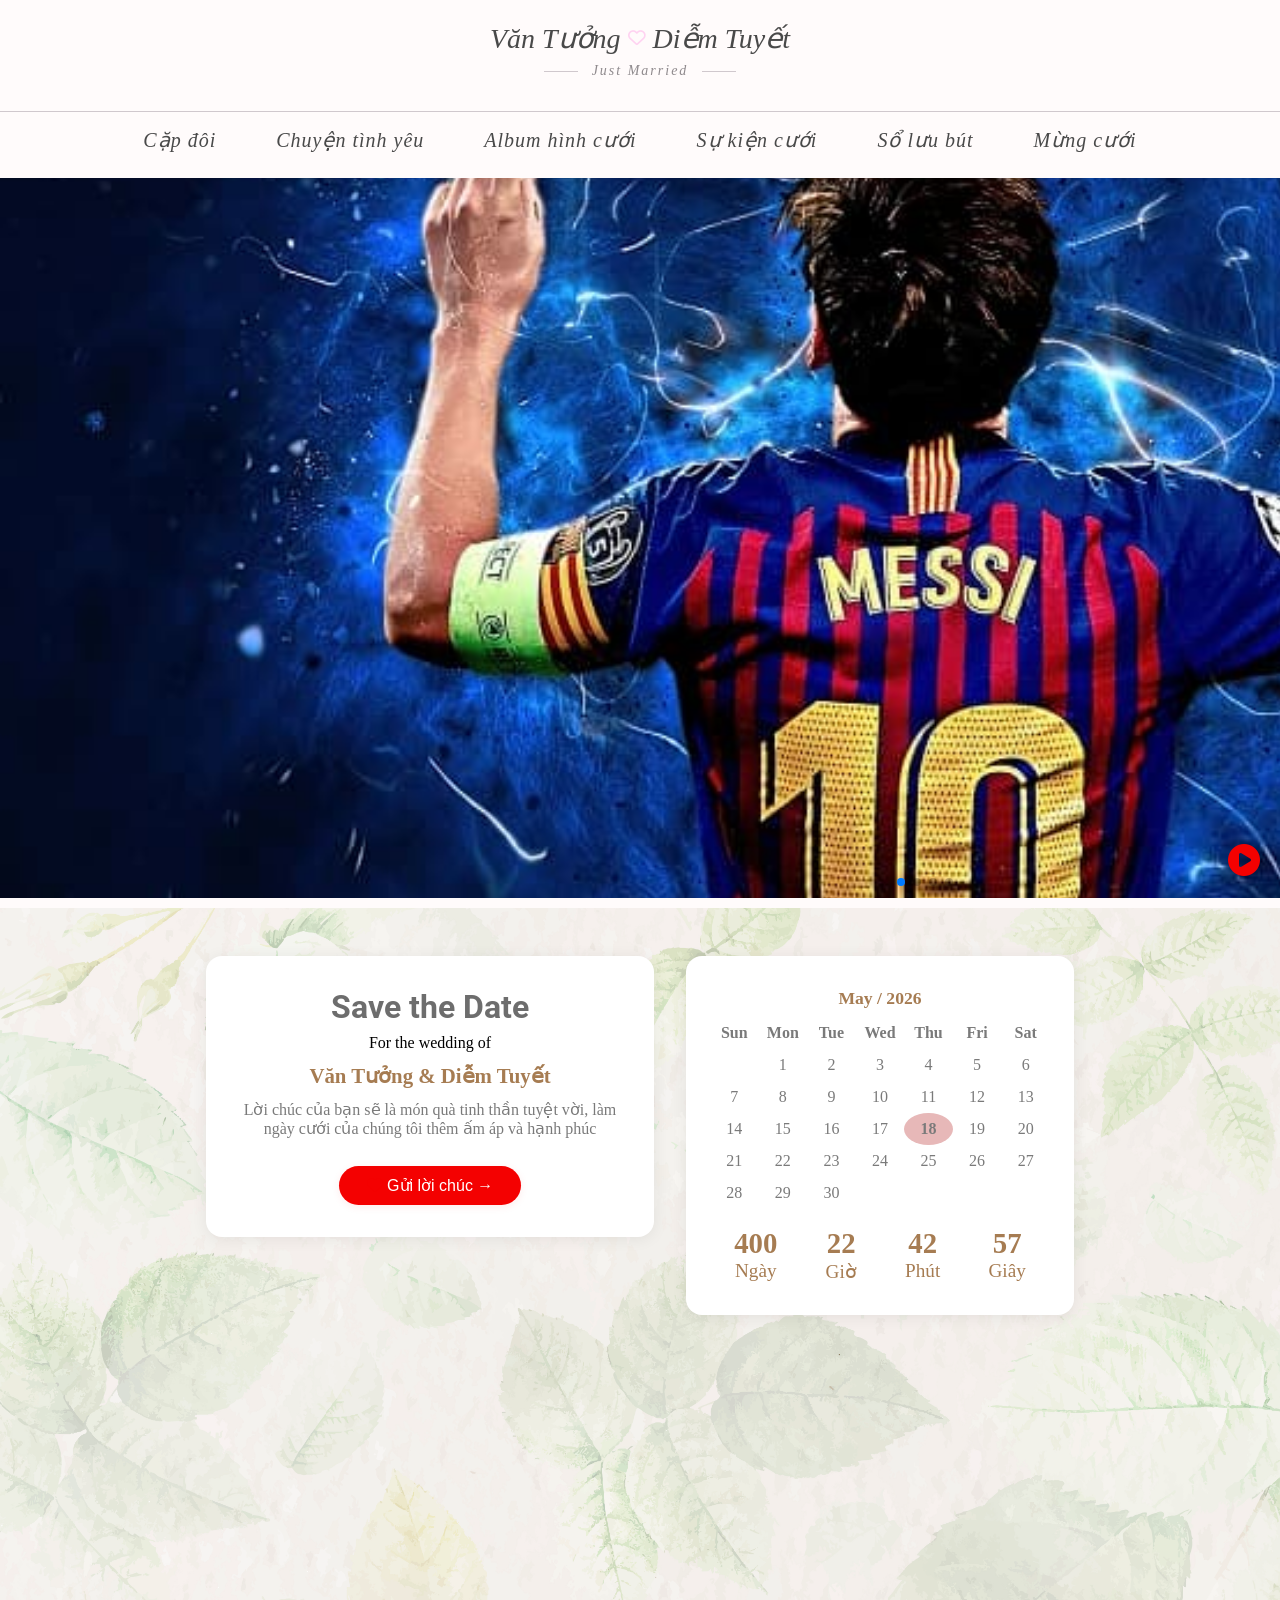
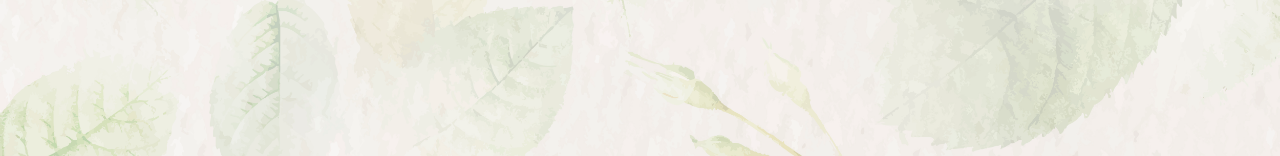
==== my-wedding.html @ e72b99ac "baselint" ====
<!DOCTYPE html>
<html lang="en">

<head>
    <meta charset="UTF-8">
    <meta name="viewport" content="width=device-width, initial-scale=1, minimum-scale=1, maximum-scale=1" />

    <title>Our wedding Tuong&Tuyet</title>
    <!-- Google Fonts: Example using Roboto -->
    <link href="https://fonts.googleapis.com/css?family=Roboto:400,700&display=swap" rel="stylesheet">
    <!-- Font Awesome Icons -->
    <link rel="stylesheet" href="https://cdnjs.cloudflare.com/ajax/libs/font-awesome/6.4.2/css/all.min.css">
    <!-- Custom CSS -->
    <link rel="stylesheet" href="my-wedding.css">
    <link rel="stylesheet" href="https://cdn.jsdelivr.net/npm/swiper@11/swiper-bundle.min.css" />


</head>
<!-- <body oncontextmenu="return false" onkeydown="if(event.keyCode==123||(event.ctrlKey&&event.shiftKey&&event.keyCode==73)){return false;}"> -->

<body>
    <!-- <script>
        // Disable right-click and some common inspect shortcuts
        document.addEventListener('contextmenu', event => event.preventDefault());
        document.addEventListener('keydown', event => {
            // F12 or Ctrl+Shift+I or Ctrl+Shift+J or Ctrl+U
            if (
                event.keyCode === 123 ||
                (event.ctrlKey && event.shiftKey && (event.keyCode === 73 || event.keyCode === 74)) ||
                (event.ctrlKey && event.keyCode === 85)
            ) {
                // Disable F12, Ctrl+Shift+I/J, or Ctrl+U (common inspect shortcuts)
                event.preventDefault();
            }
        });
    </script> -->
    <header>
        <h1 class="wedding-title">
            Văn Tưởng
            <i class="fa-regular fa-heart fa-2xs fa-beat-fade wedding-title-icon"></i>
            Diễm Tuyết
        </h1>
        <span class="wedding-subtitle">Just Married</span>
    </header>

    <body>
        <nav class="wedding-navbar">
            <ul class="wedding-navbar-list">
                <li><a href="#home">Cặp đôi</a></li>
                <li><a href="#about">Chuyện tình yêu</a></li>
                <li><a href="#gallery">Album hình cưới</a></li>
                <li><a href="#events">Sự kiện cưới</a></li>
                <li><a href="#contact">Sổ lưu bút</a></li>
                <li><a href="#contact">Mừng cưới</a></li>
            </ul>
        </nav>
        <div>
            <!-- Swiper -->
            <div class="swiper mySwiper">
                <div class="swiper-wrapper">
                    <div class="swiper-slide">
                        <img src="./assets/images/anh-messi-01.jpg" alt="">
                    </div>
                    <div class="swiper-slide">
                        <img src="./assets/images/anh-messi-02.jpg" alt="">
                    </div>
                    <div class="swiper-slide">
                        <img src="./assets/images/anh-messi-03.jpg" alt="">
                    </div>
                    <div class="swiper-slide">
                        <img src="./assets/images/anh-messi-04.webp" alt="">
                    </div>
                    <div class="swiper-pagination"></div>
                </div>
            </div>
        </div>
        <!-- ...existing code... -->
        <div class="music-player">
            <audio id="wedding-audio" autoplay></audio>
            <span id="music-icon" style="font-size:2em;cursor:pointer;">
                <i class="fa-solid fa-circle-play fa-spin" style="color: #f40101;"></i>
            </span>
        </div>
        <script>
            // Playlist
            const playlist = [
                {
                    title: "I Do",
                    url: "./assets/music/i-do.mp3"
                }
            ];
            let currentTrack = 0;
            const audio = document.getElementById('wedding-audio');
            const icon = document.getElementById('music-icon');

            function loadTrack(index) {
                audio.src = playlist[index].url;
                audio.play();
                updateIcon();
            }

            function nextTrack() {
                currentTrack = (currentTrack + 1) % playlist.length;
                loadTrack(currentTrack);
            }

            function updateIcon() {
                if (audio.paused) {
                    icon.innerHTML = '<i class="fa-solid fa-circle-play" style="color: #f40101;"></i>';
                } else {
                    icon.innerHTML = '<i class="fa-solid fa-circle-play fa-spin" style="color: #f40101;"></i>';
                }
            }

            icon.addEventListener('click', () => {
                if (audio.paused) {
                    audio.play();
                } else {
                    audio.pause();
                }
                updateIcon();
            });

            audio.addEventListener('ended', nextTrack);
            audio.addEventListener('play', updateIcon);
            audio.addEventListener('pause', updateIcon);

            window.addEventListener('DOMContentLoaded', () => {
                loadTrack(currentTrack);
            });
        </script>
        <!-- ...existing code... -->
        <!-- Swiper JS -->
        <script src="https://cdn.jsdelivr.net/npm/swiper@11/swiper-bundle.min.js"></script>

        <!-- Initialize Swiper -->
        <script>
            var swiper = new Swiper(".mySwiper", {
                // grabCursor: true,
                effect: "creative",
                autoplay: {
                    delay: 5000, // 3 seconds delay between slides
                    disableOnInteraction: false,
                    waitForTransition: true // Ensures autoplay waits for transition after manual navigation
                },
                loop: true,
                speed: 1500, // Adjusts the slider transition duration (in ms)
                creativeEffect: {
                    prev: {
                        shadow: true,
                        translate: [0, 0, -400],
                    },
                    next: {
                        translate: ["100%", 0, 0],
                    },
                },
                keyboard: {
                    enabled: true,
                },
                pagination: {
                    el: ".swiper-pagination",
                    clickable: true,
                },
            });
        </script>

        <!-- ...existing code... -->
<div class="save-the-date-section">
    <div class="save-the-date-box">
        <h2 class="save-the-date-title">Save the Date</h2>
        <p class="save-the-date-subtitle">For the wedding of</p>
        <h3 class="save-the-date-names">Văn Tưởng &amp; Diễm Tuyết</h3>
        <p class="save-the-date-message">
            Lời chúc của bạn sẽ là món quà tinh thần tuyệt vời, làm ngày cưới của chúng tôi thêm ấm áp và hạnh phúc
        </p>
        <button class="save-the-date-btn">
            <i class="fa-solid fa-heart" style="color: #f40101;"></i> Gửi lời chúc &rarr;
        </button>
    </div>
    <div class="save-the-date-box">
        <div class="save-the-date-calendar">
            <div class="calendar-header">May / 2026</div>
            <table class="calendar-table">
                <thead>
                    <tr>
                        <th>Sun</th><th>Mon</th><th>Tue</th><th>Wed</th><th>Thu</th><th>Fri</th><th>Sat</th>
                    </tr>
                </thead>
                <tbody>
                    <tr><td></td><td>1</td><td>2</td><td>3</td><td>4</td><td>5</td><td>6</td></tr>
                    <tr><td>7</td><td>8</td><td>9</td><td>10</td><td>11</td><td>12</td><td>13</td></tr>
                    <tr><td>14</td><td>15</td><td>16</td><td>17</td>
                        <td class="calendar-active">18</td>
                        <td>19</td><td>20</td>
                    </tr>
                    <tr><td>21</td><td>22</td><td>23</td><td>24</td><td>25</td><td>26</td><td>27</td></tr>
                    <tr><td>28</td><td>29</td><td>30</td><td></td><td></td><td></td><td></td></tr>
                </tbody>
            </table>
        </div>
        <div class="save-the-date-countdown">
            <span><strong id="days">400</strong> Ngày</span>
            <span><strong id="hours">22</strong> Giờ</span>
            <span><strong id="minutes">42</strong> Phút</span>
            <span><strong id="seconds">57</strong> Giây</span>
        </div>
    </div>
</div>
<!-- ...existing code... -->
    </body>
    <footer>
        <!-- <p>&copy; 2025 Tuong & Tuyet's Wedding</p> -->
    </footer>
</body>

</html>
---- my-wedding.css ----
* {
  margin: 0;
  padding: 0;
}

body {
    background: #fffbfb;
}

header {
    padding-bottom: 32px;
    border-bottom: solid 1px #d0c8cd;
}

.wedding-title {
    font-family: "Italianno", cursive;
    color: #494949;
    font-style: italic;
    font-weight: unset;
    text-align: center;
    margin: 22px 0 8px 0;
    font-size: 28px;
}

.wedding-subtitle {
    font-family: "gf_Roboto variant1", Tofu;
    font-weight: 400;
    font-style: italic;
    text-align: center;
    color: #8f8a8d;
    font-size: 14px;
    display: flex;
    justify-content: center;
    align-items: center;
    letter-spacing: 2px;
}

.wedding-title-icon {
    /* color: #ffcaee; */
    color: #ffd3f1;
}

.wedding-subtitle::after {
    content: "";
    display: block;
    width: 34px;
    height: 1px;
    background-color: #d0c8cd;
    margin-left: 14px;
}

.wedding-subtitle::before {
    content: "";
    display: block;
    width: 34px;
    height: 1px;
    background-color: #d0c8cd;
    margin-right: 14px;
}

.wedding-navbar {
    padding: 16px;
}

.wedding-navbar-list {
    display: flex;
    justify-content: center;
    align-items: center;
    list-style: none;
    padding: 0;
    margin: 0;
}

.wedding-navbar-list li {
    margin: 0 30px;
}

.wedding-navbar-list a {
    text-decoration: none;
    color: #494949;
    font-family: "gf_Roboto variant1", Tofu;
    font-weight: 400;
    font-style: italic;
    font-size: 20px;
    letter-spacing: 1px;
    position: relative;
}

.wedding-navbar-list a:hover {
    color: #ffcaee;
}

.wedding-navbar-list a:after {
    content: "";
    height: 1px;
    background-color: #ffcaee;
    position: absolute;
    left: 0;
    right: 0;
    bottom: -8px;
    width: 0;
    transition: width 0.4s cubic-bezier(0.4, 0, 1, 1);
}

.wedding-navbar-list a:hover:after {
    width: 100%;
}

.swiper {
    margin: 10px auto;
    width: 1850px;
    height: 720px;
}

.swiper-slide {
    display: flex;
    align-items: center;
    justify-content: center;
    font-size: 22px;
    font-weight: bold;
    color: #fff;
}

.swiper-slide img {
    width: 100%;
    height: 100%;
    object-fit: cover;
}

.music-player {
    position: fixed;
    bottom: 20px;
    right: 20px;
    z-index: 9999;
    text-align: center;
}
.music-player audio {
    width: 220px;
}
.music-controls {
    margin-top: 8px;
    display: flex;
    align-items: center;
    justify-content: space-between;
}
.music-controls button {
    background: #f5f5f5;
    border: none;
    border-radius: 6px;
    padding: 4px 12px;
    cursor: pointer;
    font-size: 14px;
}
#track-title {
    flex: 1;
    font-weight: bold;
    margin: 0 8px;
    font-size: 14px;
}

/* filepath: /Users/tuong/Workspace/my-wedding/my-wedding.css */
.save-the-date-section {
    display: flex;
    justify-content: center;
    align-items: flex-start;
    gap: 32px;
    padding-top: 48px;
    height: 800px;
    background-image: url('./assets/images/16281553_rm119batch4-mynt-40-leavesframe.jpg');
    background-size: cover;
}
.save-the-date-box {
    background: #fff;
    border-radius: 16px;
    box-shadow: 0 2px 16px rgba(0,0,0,0.07);
    padding: 32px 24px;
    min-width: 340px;
    max-width: 400px;
    text-align: center;
    position: relative;
}
.save-the-date-title {
    font-family: 'Roboto', serif;
    font-size: 2em;
    margin-bottom: 8px;
    color: #6d6d6d;
}
.save-the-date-names {
    font-size: 1.3em;
    color: #a67c52;
    margin: 12px 0;
}
.save-the-date-message {
    font-size: 1em;
    color: #7a7a7a;
    margin-bottom: 18px;
}
.save-the-date-btn {
    background: #f40101;
    color: #fff;
    border: none;
    border-radius: 24px;
    padding: 10px 28px;
    font-size: 1em;
    cursor: pointer;
    margin-top: 10px;
    box-shadow: 0 2px 8px rgba(244,1,1,0.08);
    transition: background 0.2s;
}
.save-the-date-btn:hover {
    background: #c30000;
}
.save-the-date-calendar {
    margin-bottom: 18px;
}
.calendar-header {
    font-weight: bold;
    font-size: 1.1em;
    margin-bottom: 8px;
    color: #a67c52;
}
.calendar-table {
    width: 100%;
    border-collapse: collapse;
    margin-bottom: 8px;
}
.calendar-table th, .calendar-table td {
    width: 32px;
    height: 32px;
    text-align: center;
    font-size: 1em;
    color: #7a7a7a;
    border-radius: 50%;
}
.calendar-active {
    background: #e7b8b8;
    color: #fff;
    font-weight: bold;
}
.save-the-date-countdown {
    display: flex;
    justify-content: space-around;
    font-size: 1.2em;
    color: #a67c52;
    margin-top: 12px;
}
.save-the-date-countdown span {
    display: flex;
    flex-direction: column;
    align-items: center;
}
.save-the-date-countdown strong {
    font-size: 1.5em;
    color: #a67c52;
}
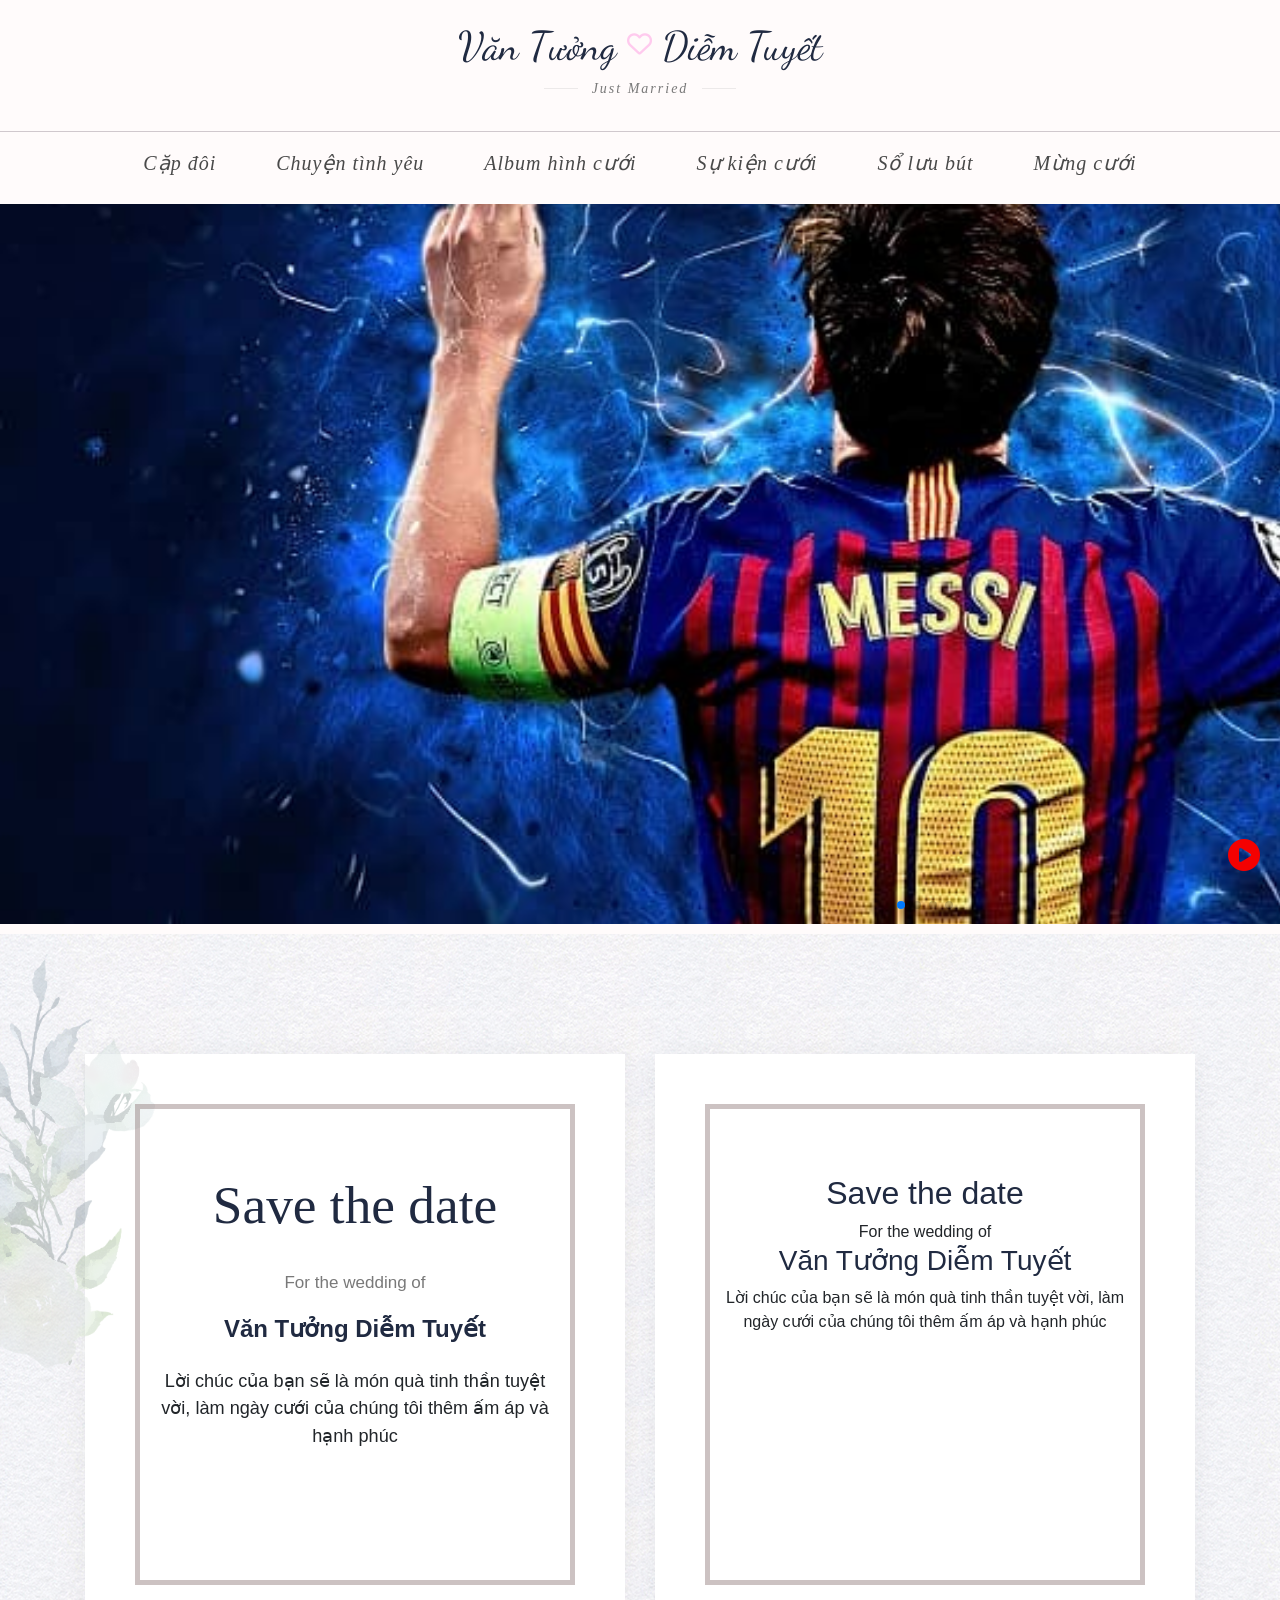
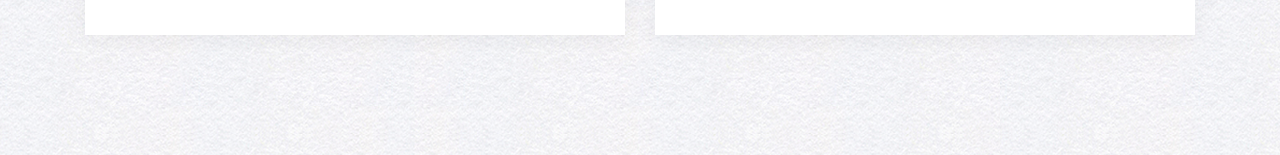
==== commit dfc52bc6: "[feat] update code" ====
--- a/my-wedding.html
+++ b/my-wedding.html
@@ -7,10 +7,14 @@
 
     <title>Our wedding Tuong&Tuyet</title>
     <!-- Google Fonts: Example using Roboto -->
-    <link href="https://fonts.googleapis.com/css?family=Roboto:400,700&display=swap" rel="stylesheet">
+    <!-- <link href="https://fonts.googleapis.com/css?family=Roboto:400,700&display=swap" rel="stylesheet"> -->
+    <link rel="preconnect" href="https://fonts.googleapis.com">
+    <link rel="preconnect" href="https://fonts.gstatic.com" crossorigin>
+    <link href="https://fonts.googleapis.com/css2?family=Dancing+Script:wght@400..700&display=swap" rel="stylesheet">
     <!-- Font Awesome Icons -->
     <link rel="stylesheet" href="https://cdnjs.cloudflare.com/ajax/libs/font-awesome/6.4.2/css/all.min.css">
     <!-- Custom CSS -->
+     <link rel="stylesheet" href="https://cdn.jsdelivr.net/npm/bootstrap@4.0.0/dist/css/bootstrap.min.css" integrity="sha384-Gn5384xqQ1aoWXA+058RXPxPg6fy4IWvTNh0E263XmFcJlSAwiGgFAW/dAiS6JXm" crossorigin="anonymous">
     <link rel="stylesheet" href="my-wedding.css">
     <link rel="stylesheet" href="https://cdn.jsdelivr.net/npm/swiper@11/swiper-bundle.min.css" />
 
@@ -35,12 +39,15 @@
         });
     </script> -->
     <header>
-        <h1 class="wedding-title">
-            Văn Tưởng
-            <i class="fa-regular fa-heart fa-2xs fa-beat-fade wedding-title-icon"></i>
-            Diễm Tuyết
-        </h1>
-        <span class="wedding-subtitle">Just Married</span>
+        <span class="wedding-header">
+
+            <h1 class="wedding-title">
+                Văn Tưởng
+                <i class="fa-regular fa-heart fa-2xs fa-beat-fade wedding-title-icon"></i>
+                Diễm Tuyết
+            </h1>
+            <span class="wedding-subtitle">Just Married</span>
+        </span>
     </header>
 
     <body>
@@ -164,49 +171,121 @@
             });
         </script>
 
-        <!-- ...existing code... -->
-<div class="save-the-date-section">
-    <div class="save-the-date-box">
-        <h2 class="save-the-date-title">Save the Date</h2>
-        <p class="save-the-date-subtitle">For the wedding of</p>
-        <h3 class="save-the-date-names">Văn Tưởng &amp; Diễm Tuyết</h3>
-        <p class="save-the-date-message">
-            Lời chúc của bạn sẽ là món quà tinh thần tuyệt vời, làm ngày cưới của chúng tôi thêm ấm áp và hạnh phúc
-        </p>
-        <button class="save-the-date-btn">
-            <i class="fa-solid fa-heart" style="color: #f40101;"></i> Gửi lời chúc &rarr;
-        </button>
-    </div>
-    <div class="save-the-date-box">
-        <div class="save-the-date-calendar">
-            <div class="calendar-header">May / 2026</div>
-            <table class="calendar-table">
-                <thead>
-                    <tr>
-                        <th>Sun</th><th>Mon</th><th>Tue</th><th>Wed</th><th>Thu</th><th>Fri</th><th>Sat</th>
-                    </tr>
-                </thead>
-                <tbody>
-                    <tr><td></td><td>1</td><td>2</td><td>3</td><td>4</td><td>5</td><td>6</td></tr>
-                    <tr><td>7</td><td>8</td><td>9</td><td>10</td><td>11</td><td>12</td><td>13</td></tr>
-                    <tr><td>14</td><td>15</td><td>16</td><td>17</td>
-                        <td class="calendar-active">18</td>
-                        <td>19</td><td>20</td>
-                    </tr>
-                    <tr><td>21</td><td>22</td><td>23</td><td>24</td><td>25</td><td>26</td><td>27</td></tr>
-                    <tr><td>28</td><td>29</td><td>30</td><td></td><td></td><td></td><td></td></tr>
-                </tbody>
-            </table>
-        </div>
-        <div class="save-the-date-countdown">
-            <span><strong id="days">400</strong> Ngày</span>
-            <span><strong id="hours">22</strong> Giờ</span>
-            <span><strong id="minutes">42</strong> Phút</span>
-            <span><strong id="seconds">57</strong> Giây</span>
-        </div>
-    </div>
-</div>
-<!-- ...existing code... -->
+        <section class="invitation-section">
+            <div class="container">
+                <div class="row">
+                    <div class="col col-md-6">
+                        <div class="invitation-box left">
+                            <div class="left-vec"></div>
+                            <div class="right-vec"></div>
+                            <div class="inner">
+                                <h2>Save the date</h2>
+                            <span>For the wedding of</span>
+                            <h3>Văn Tưởng Diễm Tuyết</h3>
+                            <p>Lời chúc của bạn sẽ là món quà tinh thần tuyệt vời, làm ngày cưới của chúng tôi thêm ấm áp và hạnh phúc</p>
+                            </div>
+                            
+                        </div>
+                    </div>
+                    <div class="col col-md-6">
+                        <div class="invitation-box calendar-box">
+                            <h2>Save the date</h2>
+                            <span>For the wedding of</span>
+                            <h3>Văn Tưởng Diễm Tuyết</h3>
+                            <p>Lời chúc của bạn sẽ là món quà tinh thần tuyệt vời, làm ngày cưới của chúng tôi thêm ấm áp và hạnh phúc</p>
+                        </div>
+                    </div>
+                </div>
+            </div>
+        </section>
+
+        <!-- ...existing code... -->
+        <!-- <div class="save-the-date-section">
+            <div class="save-the-date-box">
+                <h2 class="save-the-date-title">Save the Date</h2>
+                <p class="save-the-date-subtitle">For the wedding of</p>
+                <h3 class="save-the-date-names">Văn Tưởng &amp; Diễm Tuyết</h3>
+                <p class="save-the-date-message">
+                    Lời chúc của bạn sẽ là món quà tinh thần tuyệt vời, làm ngày cưới của chúng tôi thêm ấm áp và hạnh
+                    phúc
+                </p>
+                <button class="save-the-date-btn">
+                    <i class="fa-solid fa-heart" style="color: #f40101;"></i> Gửi lời chúc &rarr;
+                </button>
+            </div>
+            <div class="save-the-date-box">
+                <div class="save-the-date-calendar">
+                    <div class="calendar-header">May / 2026</div>
+                    <table class="calendar-table">
+                        <thead>
+                            <tr>
+                                <th>Sun</th>
+                                <th>Mon</th>
+                                <th>Tue</th>
+                                <th>Wed</th>
+                                <th>Thu</th>
+                                <th>Fri</th>
+                                <th>Sat</th>
+                            </tr>
+                        </thead>
+                        <tbody>
+                            <tr>
+                                <td></td>
+                                <td>1</td>
+                                <td>2</td>
+                                <td>3</td>
+                                <td>4</td>
+                                <td>5</td>
+                                <td>6</td>
+                            </tr>
+                            <tr>
+                                <td>7</td>
+                                <td>8</td>
+                                <td>9</td>
+                                <td>10</td>
+                                <td>11</td>
+                                <td>12</td>
+                                <td>13</td>
+                            </tr>
+                            <tr>
+                                <td>14</td>
+                                <td>15</td>
+                                <td>16</td>
+                                <td>17</td>
+                                <td class="calendar-active">18</td>
+                                <td>19</td>
+                                <td>20</td>
+                            </tr>
+                            <tr>
+                                <td>21</td>
+                                <td>22</td>
+                                <td>23</td>
+                                <td>24</td>
+                                <td>25</td>
+                                <td>26</td>
+                                <td>27</td>
+                            </tr>
+                            <tr>
+                                <td>28</td>
+                                <td>29</td>
+                                <td>30</td>
+                                <td></td>
+                                <td></td>
+                                <td></td>
+                                <td></td>
+                            </tr>
+                        </tbody>
+                    </table>
+                </div>
+                <div class="save-the-date-countdown">
+                    <span><strong id="days">400</strong> Ngày</span>
+                    <span><strong id="hours">22</strong> Giờ</span>
+                    <span><strong id="minutes">42</strong> Phút</span>
+                    <span><strong id="seconds">57</strong> Giây</span>
+                </div>
+            </div>
+        </div> -->
+        <!-- ...existing code... -->
     </body>
     <footer>
         <!-- <p>&copy; 2025 Tuong & Tuyet's Wedding</p> -->
--- a/my-wedding.css
+++ b/my-wedding.css
@@ -1,3 +1,4 @@
+
 * {
   margin: 0;
   padding: 0;
@@ -6,20 +7,23 @@
 body {
     background: #fffbfb;
 }
-
+h1, h2, h3, h4, h5, h6 {
+    color: #202a41;
+}
 header {
     padding-bottom: 32px;
     border-bottom: solid 1px #d0c8cd;
 }
 
 .wedding-title {
-    font-family: "Italianno", cursive;
-    color: #494949;
-    font-style: italic;
+    /* color: #494949; */
+    color: #202a41;
+    /* font-style: italic; */
     font-weight: unset;
     text-align: center;
     margin: 22px 0 8px 0;
-    font-size: 28px;
+    font-family: "Dancing Script", cursive;
+    font-size: 2.5rem;
 }
 
 .wedding-subtitle {
@@ -27,17 +31,19 @@
     font-weight: 400;
     font-style: italic;
     text-align: center;
-    color: #8f8a8d;
+    /* color: #8f8a8d; */
+    color: #797979;
     font-size: 14px;
     display: flex;
     justify-content: center;
     align-items: center;
     letter-spacing: 2px;
+    position: relative; 
 }
 
 .wedding-title-icon {
-    /* color: #ffcaee; */
-    color: #ffd3f1;
+    color: #ffcaee;
+    /* color: #c89d9c;; */
 }
 
 .wedding-subtitle::after {
@@ -45,8 +51,15 @@
     display: block;
     width: 34px;
     height: 1px;
-    background-color: #d0c8cd;
+    background: #ece9e9;
     margin-left: 14px;
+    /* content: "";
+    background: #ece9e9;
+    width: 35px;
+    height: 1px;
+    position: absolute;
+    right: -50px;
+    top: 9px; */
 }
 
 .wedding-subtitle::before {
@@ -54,7 +67,7 @@
     display: block;
     width: 34px;
     height: 1px;
-    background-color: #d0c8cd;
+    background-color: #ece9e9;
     margin-right: 14px;
 }
 
@@ -252,4 +265,96 @@
 .save-the-date-countdown strong {
     font-size: 1.5em;
     color: #a67c52;
-}+}
+
+
+
+
+.invitation-section {
+    display: block;
+    padding: 120px 0;
+        background: url('./assets/images//bg.png') !important;
+}
+
+.invitation-box {
+    background: #fff;
+    max-width: 580px;
+        height: 581px;
+    padding: 120px 70px;
+    -webkit-box-shadow: 0px 3px 24px 0px rgba(0, 0, 0, 0.06);
+    box-shadow: 0px 3px 24px 0px rgba(0, 0, 0, 0.06);
+    text-align: center;
+    margin: 0 auto;
+    position: relative;
+    z-index: 1;
+}
+
+.invitation-box::before {
+    content: "";
+    width: calc(100% - 100px);
+    height: calc(100% - 100px);
+    position: absolute;
+    left: 50px;
+    top: 50px;
+    border: 5px solid rgb(129 103 103 / 40%);
+}
+
+.left-vec {
+    background: url('./assets/images/invitation-left-img.png') center center / cover no-repeat local;
+    width: 220px;
+    height: 414px;
+    position: absolute;
+    left: -150px;
+    top: -100px;
+    z-index: -1;
+}
+
+.right-vec {
+    background: url('./assets/images/invitation-right-image.png') center center / cover no-repeat local;
+    width: 400px;
+    height: 508px;
+    position: absolute;
+    right: -120px;
+    bottom: -100px;
+    z-index: -1;
+}
+.right-vec {
+    display: none;
+}
+
+.inner {
+    position: relative;
+}
+.inner h2 {
+        font-family: "Great Vibes", cursive;
+    font-size: 50px;
+    font-size: 3.33333rem;
+    margin: 0 0 0.6em;
+}
+.inner span {
+    font-size: 16px;
+    font-size: 1.06667rem;
+    font-weight: 300;
+    color: #797979;
+}
+.inner h3 {
+  font-size: 32px;
+    font-size: 1.5rem;
+    font-weight: 600;
+    margin: 0.83em 0 1em;
+}
+.inner p {
+    font-size: 1.13333rem;
+    margin-bottom: 2em;
+}
+.container {
+    padding-right: 15px;
+    padding-left: 15px;
+    margin-right: auto;
+    margin-left: auto;
+}
+@media (min-width: 1200px) {
+    .container {
+        width: 1170px;
+    }
+}
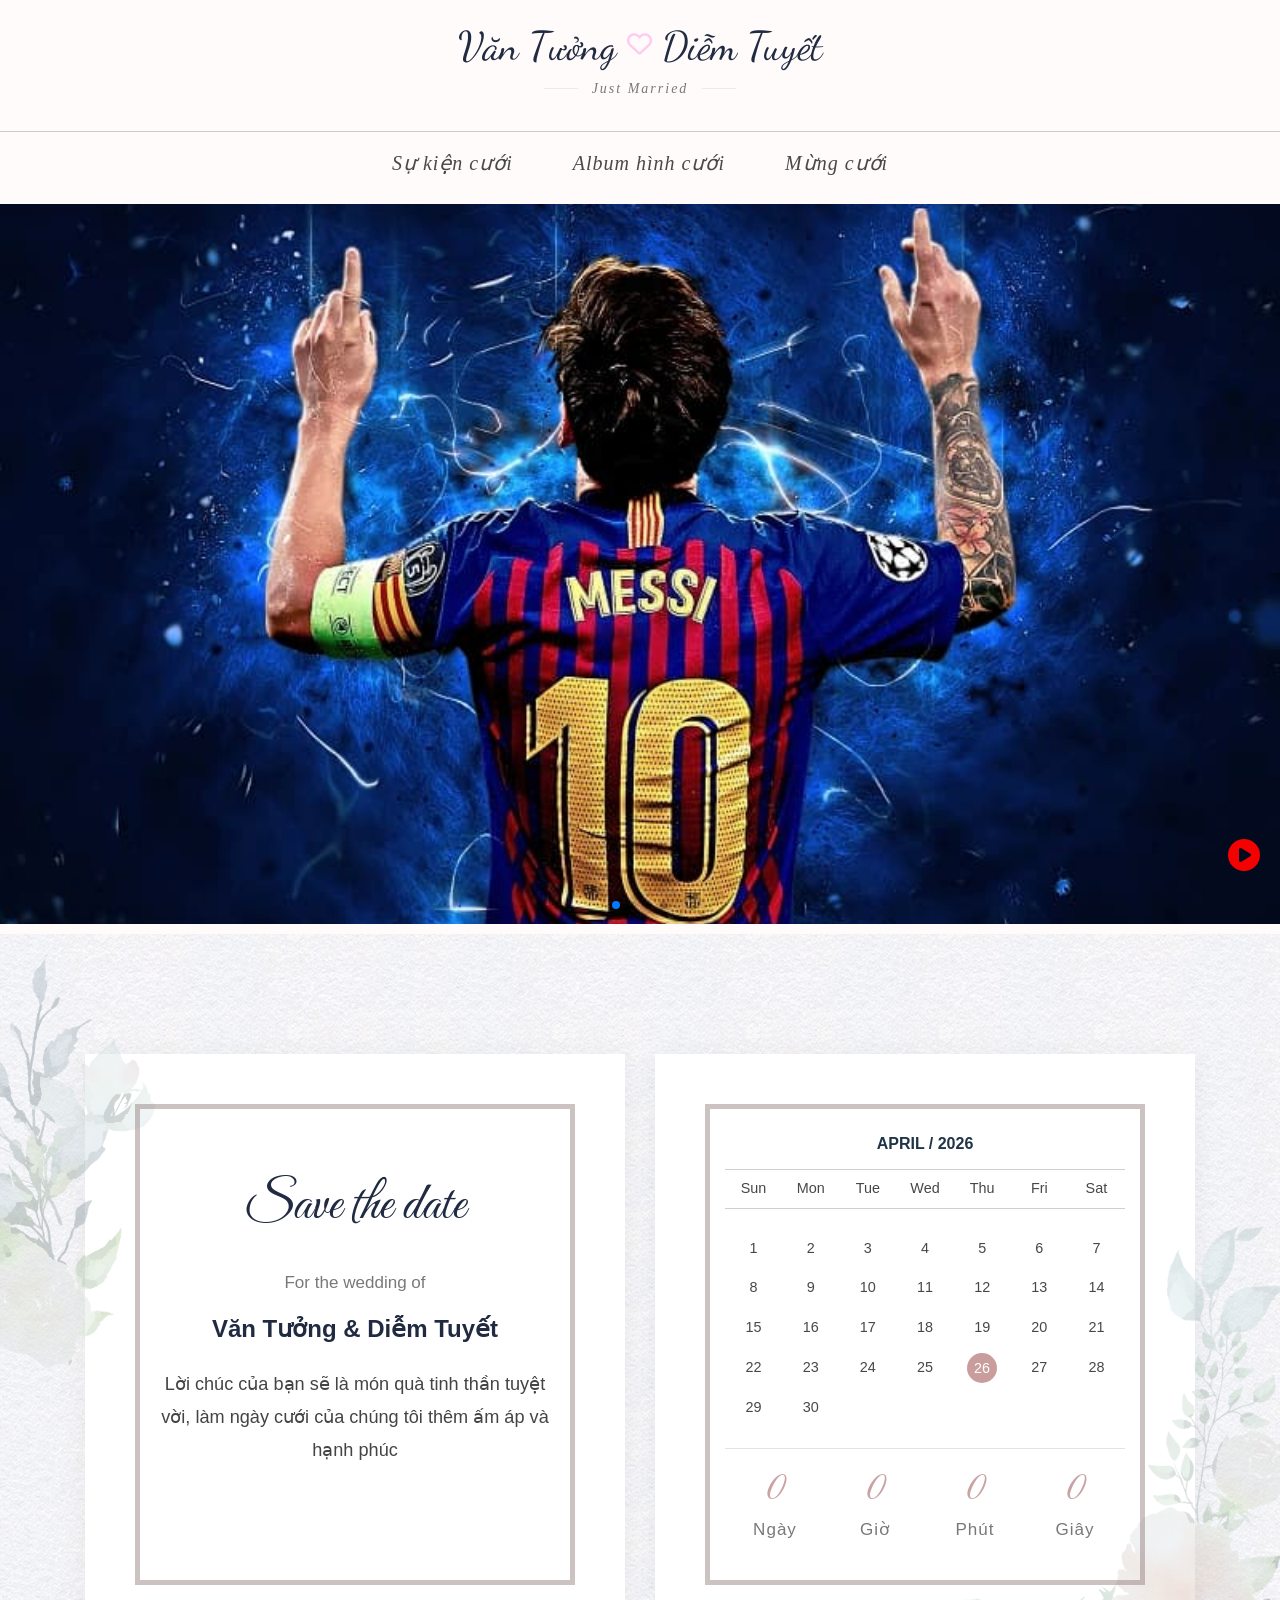
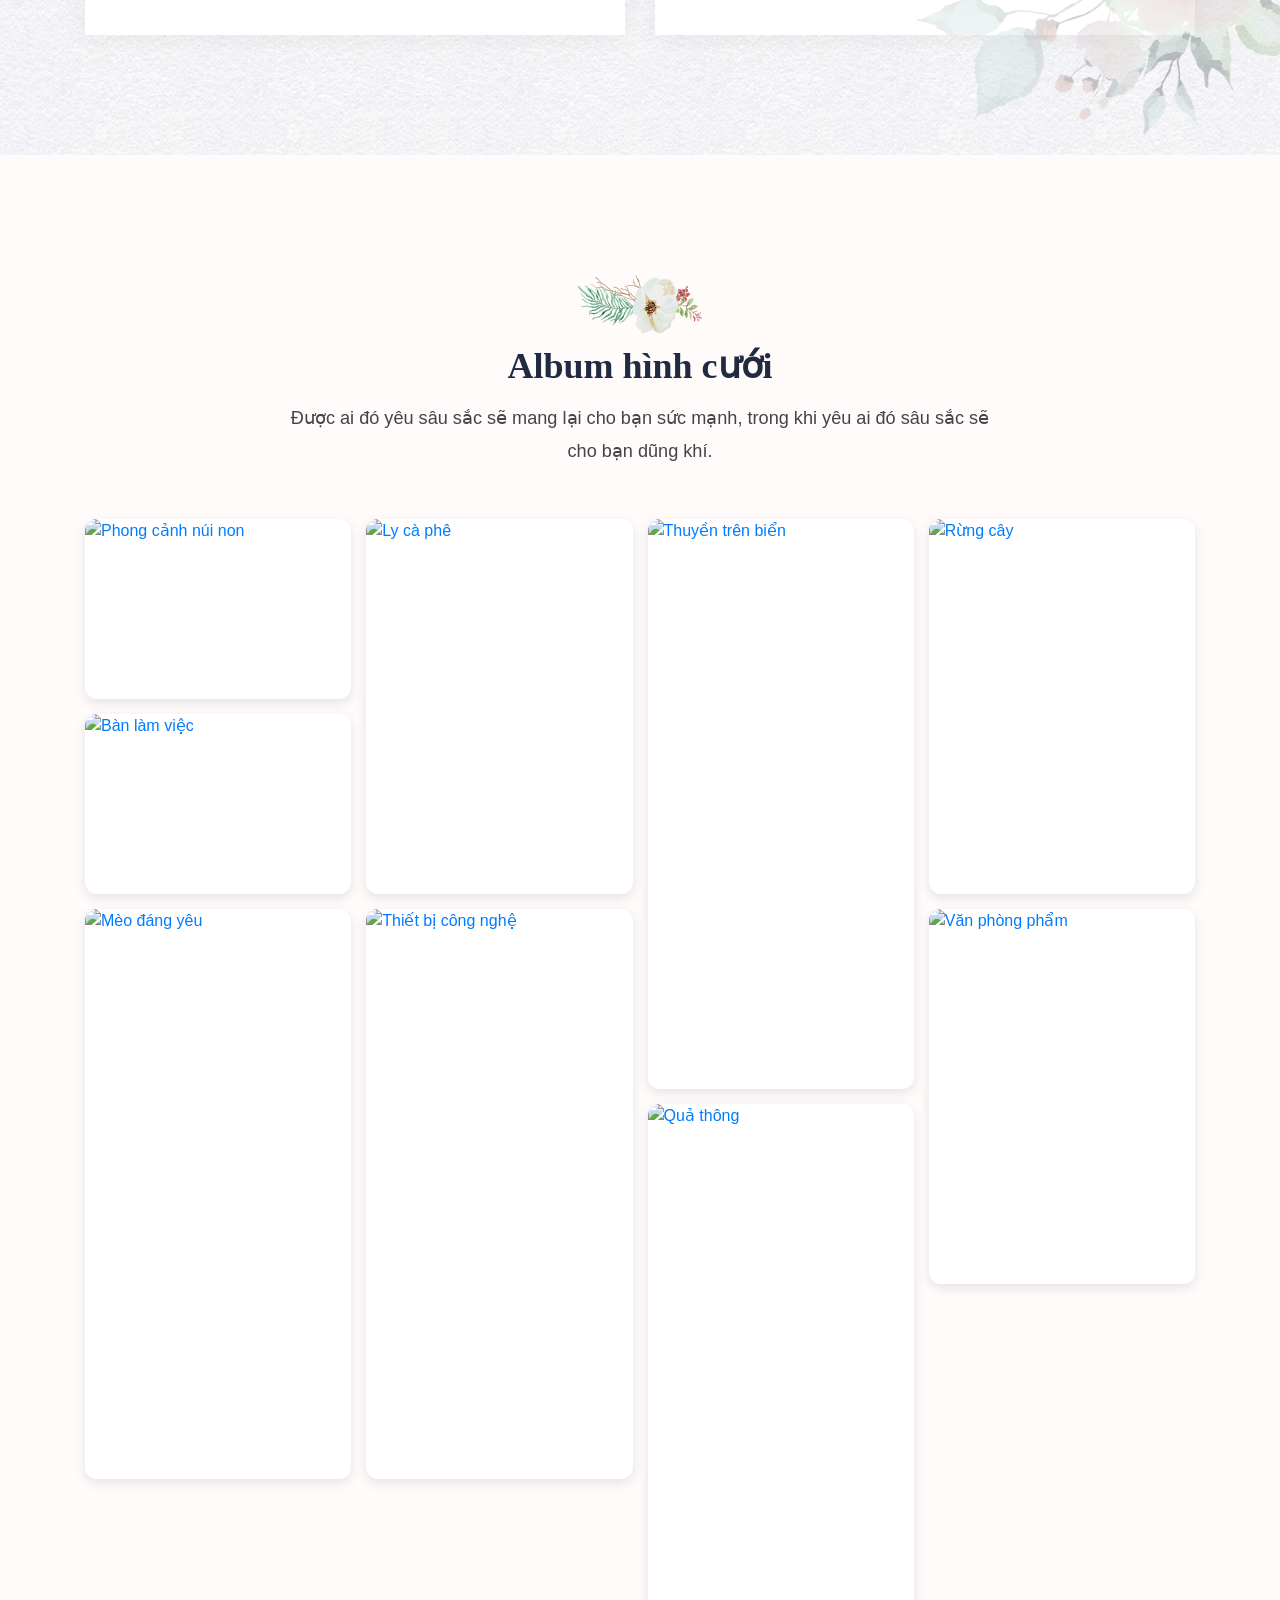
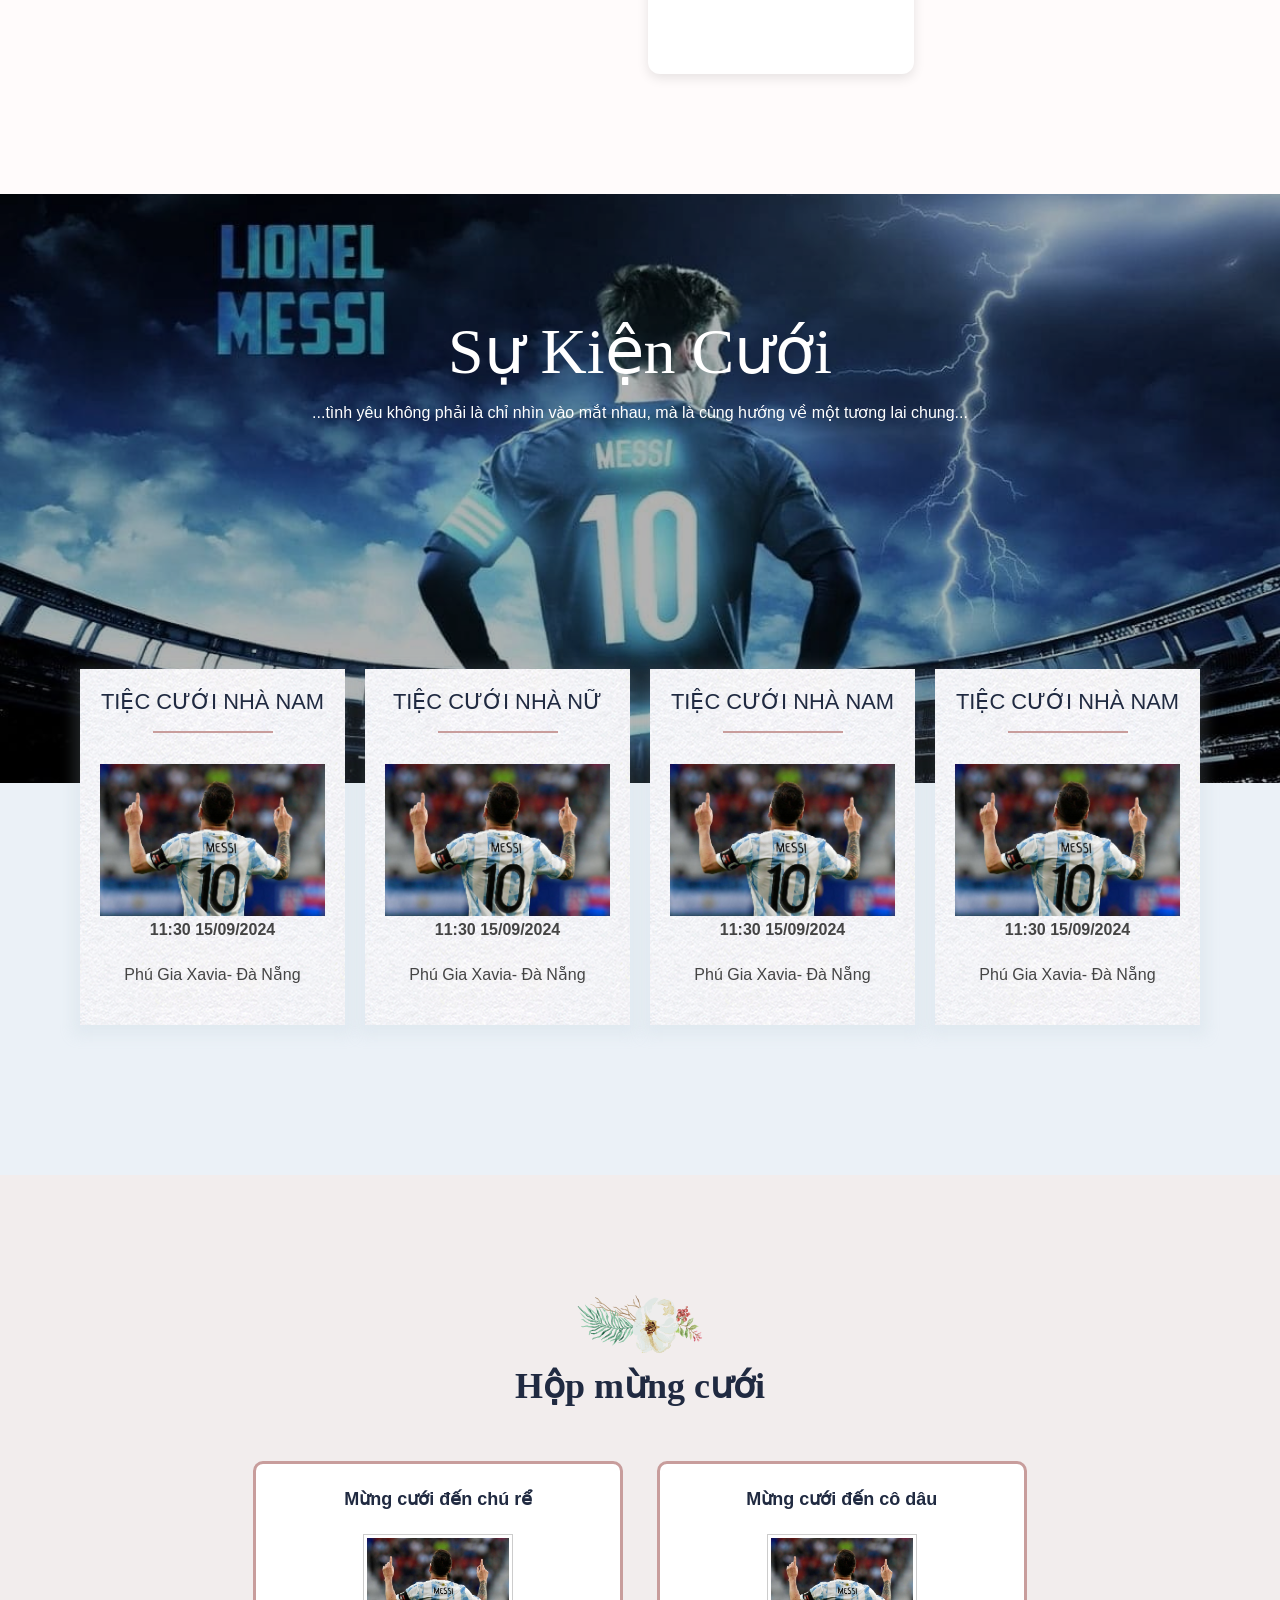
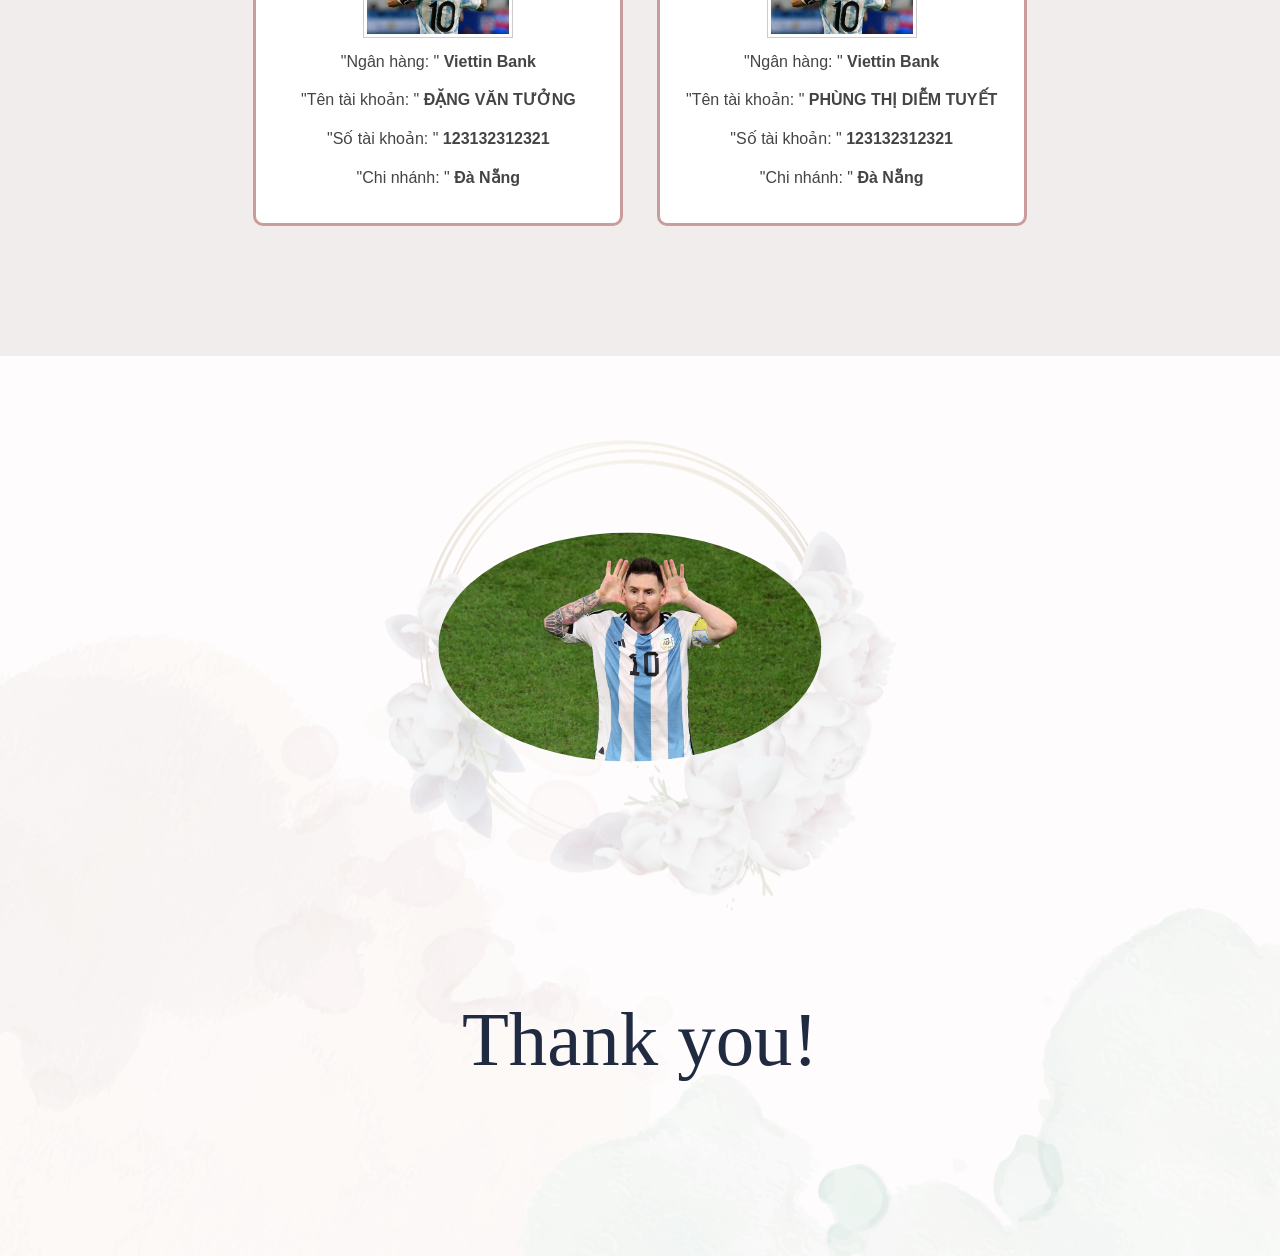
==== commit 4cefcb24: "[fix] update code" ====
--- a/my-wedding.html
+++ b/my-wedding.html
@@ -1,28 +1,51 @@
 <!DOCTYPE html>
 <html lang="en">
-
-<head>
-    <meta charset="UTF-8">
-    <meta name="viewport" content="width=device-width, initial-scale=1, minimum-scale=1, maximum-scale=1" />
+  <head>
+    <meta charset="UTF-8" />
+    <meta
+      name="viewport"
+      content="width=device-width, initial-scale=1, minimum-scale=1, maximum-scale=1"
+    />
 
     <title>Our wedding Tuong&Tuyet</title>
-    <!-- Google Fonts: Example using Roboto -->
-    <!-- <link href="https://fonts.googleapis.com/css?family=Roboto:400,700&display=swap" rel="stylesheet"> -->
-    <link rel="preconnect" href="https://fonts.googleapis.com">
-    <link rel="preconnect" href="https://fonts.gstatic.com" crossorigin>
-    <link href="https://fonts.googleapis.com/css2?family=Dancing+Script:wght@400..700&display=swap" rel="stylesheet">
+    <!-- font -->
+    <link rel="preconnect" href="https://fonts.googleapis.com" />
+    <link rel="preconnect" href="https://fonts.gstatic.com" crossorigin />
+    <link
+      rel="shortcut icon"
+      type="image/x-icon"
+      href="./assets/images/anh-messi-01.jpg"
+    />
+    <link
+      href="https://fonts.googleapis.com/css2?family=Dancing+Script:wght@400..700&display=swap&family=Great+Vibes&display=swap"
+      rel="stylesheet"
+    />
     <!-- Font Awesome Icons -->
-    <link rel="stylesheet" href="https://cdnjs.cloudflare.com/ajax/libs/font-awesome/6.4.2/css/all.min.css">
+    <link
+      rel="stylesheet"
+      href="https://cdnjs.cloudflare.com/ajax/libs/font-awesome/6.4.2/css/all.min.css"
+    />
     <!-- Custom CSS -->
-     <link rel="stylesheet" href="https://cdn.jsdelivr.net/npm/bootstrap@4.0.0/dist/css/bootstrap.min.css" integrity="sha384-Gn5384xqQ1aoWXA+058RXPxPg6fy4IWvTNh0E263XmFcJlSAwiGgFAW/dAiS6JXm" crossorigin="anonymous">
-    <link rel="stylesheet" href="my-wedding.css">
-    <link rel="stylesheet" href="https://cdn.jsdelivr.net/npm/swiper@11/swiper-bundle.min.css" />
-
-
-</head>
-<!-- <body oncontextmenu="return false" onkeydown="if(event.keyCode==123||(event.ctrlKey&&event.shiftKey&&event.keyCode==73)){return false;}"> -->
-
-<body>
+    <link
+      rel="stylesheet"
+      href="https://cdn.jsdelivr.net/npm/bootstrap@4.0.0/dist/css/bootstrap.min.css"
+      integrity="sha384-Gn5384xqQ1aoWXA+058RXPxPg6fy4IWvTNh0E263XmFcJlSAwiGgFAW/dAiS6JXm"
+      crossorigin="anonymous"
+    />
+    <link
+      rel="stylesheet"
+      href="https://cdn.jsdelivr.net/npm/swiper@11/swiper-bundle.min.css"
+    />
+    <link
+      rel="stylesheet"
+      href="https://cdn.jsdelivr.net/npm/photoswipe@5.4.3/dist/photoswipe.css"
+    />
+
+    <link rel="stylesheet" href="my-wedding.css" />
+  </head>
+  <!-- <body oncontextmenu="return false" onkeydown="if(event.keyCode==123||(event.ctrlKey&&event.shiftKey&&event.keyCode==73)){return false;}"> -->
+
+  <body>
     <!-- <script>
         // Disable right-click and some common inspect shortcuts
         document.addEventListener('contextmenu', event => event.preventDefault());
@@ -39,257 +62,781 @@
         });
     </script> -->
     <header>
-        <span class="wedding-header">
-
-            <h1 class="wedding-title">
-                Văn Tưởng
-                <i class="fa-regular fa-heart fa-2xs fa-beat-fade wedding-title-icon"></i>
-                Diễm Tuyết
-            </h1>
-            <span class="wedding-subtitle">Just Married</span>
+      <span class="wedding-header">
+        <h1 class="wedding-title">
+          Văn Tưởng
+          <i
+            class="fa-regular fa-heart fa-2xs fa-beat-fade wedding-title-icon"
+          ></i>
+          Diễm Tuyết
+        </h1>
+        <span class="wedding-subtitle">Just Married</span>
+      </span>
+    </header>
+
+    <body>
+      <nav class="wedding-navbar">
+        <ul class="wedding-navbar-list">
+          <!-- <li><a href="#home">Cặp đôi</a></li> -->
+          <!-- <li><a href="#about">Chuyện tình yêu</a></li> -->
+          <li><a href="#events">Sự kiện cưới</a></li>
+          <li><a href="#gallery">Album hình cưới</a></li>
+          <!-- <li><a href="#contact">Sổ lưu bút</a></li> -->
+          <li><a href="#donate">Mừng cưới</a></li>
+        </ul>
+      </nav>
+      <div>
+        <!-- Swiper -->
+        <div class="swiper mySwiper">
+          <div class="swiper-wrapper">
+            <div class="swiper-slide">
+              <img src="./assets/images/anh-messi-01.jpg" alt="" />
+            </div>
+            <div class="swiper-slide">
+              <img src="./assets/images/anh-messi-02.jpg" alt="" />
+            </div>
+            <div class="swiper-slide">
+              <img src="./assets/images/anh-messi-03.jpg" alt="" />
+            </div>
+            <div class="swiper-slide">
+              <img src="./assets/images/anh-messi-04.webp" alt="" />
+            </div>
+            <div class="swiper-pagination"></div>
+          </div>
+        </div>
+      </div>
+      <div class="music-player">
+        <audio id="wedding-audio" autoplay></audio>
+        <span
+          id="music-icon"
+          class="music-icon"
+          style="font-size: 2em; cursor: pointer"
+        >
+          <i class="fa-solid fa-circle-play fa-spin" style="color: #f40101"></i>
         </span>
-    </header>
-
-    <body>
-        <nav class="wedding-navbar">
-            <ul class="wedding-navbar-list">
-                <li><a href="#home">Cặp đôi</a></li>
-                <li><a href="#about">Chuyện tình yêu</a></li>
-                <li><a href="#gallery">Album hình cưới</a></li>
-                <li><a href="#events">Sự kiện cưới</a></li>
-                <li><a href="#contact">Sổ lưu bút</a></li>
-                <li><a href="#contact">Mừng cưới</a></li>
-            </ul>
-        </nav>
-        <div>
-            <!-- Swiper -->
-            <div class="swiper mySwiper">
-                <div class="swiper-wrapper">
-                    <div class="swiper-slide">
-                        <img src="./assets/images/anh-messi-01.jpg" alt="">
+        <p class="music-play-warning">Bấm vào đây để phát/dừng nhạc</p>
+      </div>
+      <div>
+        <div class="snowflakes">
+          <div class="snowflake">
+            <img src="./assets/images/heart-drop-icon.png" width="25" />
+          </div>
+          <div class="snowflake">
+            <img src="./assets/images/heart-drop-icon.png" width="25" />
+          </div>
+          <div class="snowflake">
+            <img src="./assets/images/heart-drop-icon.png" width="25" />
+          </div>
+          <div class="snowflake">
+            <img src="./assets/images/heart-drop-icon.png" width="25" />
+          </div>
+          <div class="snowflake">
+            <img src="./assets/images/heart-drop-icon.png" width="25" />
+          </div>
+          <div class="snowflake">
+            <img src="./assets/images/heart-drop-icon.png" width="25" />
+          </div>
+          <div class="snowflake">
+            <img src="./assets/images/heart-drop-icon.png" width="25" />
+          </div>
+          <div class="snowflake">
+            <img src="./assets/images/heart-drop-icon.png" width="25" />
+          </div>
+          <div class="snowflake">
+            <img src="./assets/images/heart-drop-icon.png" width="25" />
+          </div>
+          <div class="snowflake">
+            <img src="./assets/images/heart-drop-icon.png" width="25" />
+          </div>
+        </div>
+      </div>
+
+      <section class="invitation-section">
+        <div class="container">
+          <div class="row">
+            <div class="col col-md-6">
+              <div class="invitation-box left">
+                <div class="left-vec"></div>
+                <div class="right-vec"></div>
+                <div class="inner">
+                  <h2>Save the date</h2>
+                  <span>For the wedding of</span>
+                  <h3>Văn Tưởng & Diễm Tuyết</h3>
+                  <p>
+                    Lời chúc của bạn sẽ là món quà tinh thần tuyệt vời, làm ngày
+                    cưới của chúng tôi thêm ấm áp và hạnh phúc
+                  </p>
+                </div>
+              </div>
+            </div>
+            <div class="col col-md-6">
+              <div class="invitation-box calendar-box">
+                <div class="left-vec"></div>
+                <div class="right-vec"></div>
+                <div class="inner">
+                  <div class="mini_calendar">
+                    <table>
+                      <caption class="calendar-month">
+                        April / 2026
+                      </caption>
+                      <tbody>
+                        <tr>
+                          <th scope="col">Sun</th>
+                          <th scope="col">Mon</th>
+                          <th scope="col">Tue</th>
+                          <th scope="col">Wed</th>
+                          <th scope="col">Thu</th>
+                          <th scope="col">Fri</th>
+                          <th scope="col">Sat</th>
+                        </tr>
+                        <tr>
+                          <td>1</td>
+                          <td>2</td>
+                          <td>3</td>
+                          <td>4</td>
+                          <td>5</td>
+                          <td>6</td>
+                          <td>7</td>
+                        </tr>
+                        <tr>
+                          <td>8</td>
+                          <td>9</td>
+                          <td>10</td>
+                          <td>11</td>
+                          <td>12</td>
+                          <td>13</td>
+                          <td>14</td>
+                        </tr>
+                        <tr>
+                          <td>15</td>
+                          <td>16</td>
+                          <td>17</td>
+                          <td>18</td>
+                          <td>19</td>
+                          <td>20</td>
+                          <td>21</td>
+                        </tr>
+                        <tr>
+                          <td>22</td>
+                          <td>23</td>
+                          <td>24</td>
+                          <td>25</td>
+                          <td>
+                            <div id="today">26</div>
+                          </td>
+                          <td>27</td>
+                          <td>28</td>
+                        </tr>
+                        <tr>
+                          <td>29</td>
+                          <td>30</td>
+                          <td id="emptydays" colspan="5"></td>
+                        </tr>
+                      </tbody>
+                    </table>
+                  </div>
+                  <div class="count-down-clock">
+                    <div class="countdown">
+                      <div class="time-box">
+                        <div id="cd-days">0</div>
+                        <span>Ngày</span>
+                      </div>
+                      <div class="time-box">
+                        <div id="cd-hours">0</div>
+                        <span>Giờ</span>
+                      </div>
+                      <div class="time-box">
+                        <div id="cd-minutes">0</div>
+                        <span>Phút</span>
+                      </div>
+                      <div class="time-box">
+                        <div id="cd-seconds">0</div>
+                        <span>Giây</span>
+                      </div>
                     </div>
-                    <div class="swiper-slide">
-                        <img src="./assets/images/anh-messi-02.jpg" alt="">
+                  </div>
+                </div>
+              </div>
+            </div>
+          </div>
+        </div>
+      </section>
+      <section class="gallery-section section-padding" id="gallery">
+        <div class="container">
+          <div class="row">
+            <div class="col col-md-8 col-md-offset-2 col-sm-10 col-sm-offset-1">
+              <div class="section-title">
+                <h2>Album hình cưới</h2>
+                <p>
+                  Được ai đó yêu sâu sắc sẽ mang lại cho bạn sức mạnh, trong khi
+                  yêu ai đó sâu sắc sẽ cho bạn dũng khí.
+                </p>
+              </div>
+            </div>
+          </div>
+          <!-- <div class="pswp-gallery" id="my-gallery">
+              <div class="pswp-gallery__item">
+                <a
+                  href="./assets/images/anh-messi-04.webp"
+                  data-pswp-width="1200"
+                  data-pswp-height="800"
+                  target="_blank"
+                >
+                  <img
+                    src="./assets/images/anh-messi-04.webp"
+                    alt="Phong cảnh núi non"
+                  />
+                </a>
+                <div class="image-caption">Phong cảnh núi non</div>
+              </div>
+              <div class="pswp-gallery__item">
+                <a
+                  href="./assets/images/anh-messi-01.jpg"
+                  data-pswp-width="1200"
+                  data-pswp-height="800"
+                  target="_blank"
+                >
+                  <img
+                    src="./assets/images/anh-messi-01.jpg"
+                    alt="Phong cảnh núi non"
+                  />
+                </a>
+                <div class="image-caption">Phong cảnh núi non</div>
+              </div>
+              <div class="pswp-gallery__item">
+                <a
+                  href="./assets/images/anh-messi-02.jpg"
+                  data-pswp-width="1200"
+                  data-pswp-height="800"
+                  target="_blank"
+                >
+                  <img
+                    src="./assets/images/anh-messi-02.jpg"
+                    alt="Phong cảnh núi non"
+                  />
+                </a>
+                <div class="image-caption">Phong cảnh núi non</div>
+              </div>
+              <div class="pswp-gallery__item">
+                <a
+                  href="./assets/images/anh-messi-03.jpg"
+                  data-pswp-width="1200"
+                  data-pswp-height="800"
+                  target="_blank"
+                >
+                  <img
+                    src="./assets/images/anh-messi-03.jpg"
+                    alt="Phong cảnh núi non"
+                  />
+                </a>
+                <div class="image-caption">Phong cảnh núi non</div>
+              </div>
+            </div> -->
+          <div class="pswp-gallery" id="my-gallery">
+            <!-- Ảnh 1 -->
+            <div class="pswp-gallery__item gallery-item-1">
+              <a
+                href="https://picsum.photos/id/10/2500/1667"
+                data-pswp-width="2500"
+                data-pswp-height="1667"
+                target="_blank"
+              >
+                <img
+                  src="https://picsum.photos/id/10/600/800"
+                  alt="Phong cảnh núi non"
+                />
+              </a>
+            </div>
+
+            <!-- Ảnh 2 -->
+            <div class="pswp-gallery__item gallery-item-2">
+              <a
+                href="https://picsum.photos/id/20/3670/2462"
+                data-pswp-width="3670"
+                data-pswp-height="2462"
+                target="_blank"
+              >
+                <img
+                  src="https://picsum.photos/id/20/600/800"
+                  alt="Ly cà phê"
+                />
+              </a>
+            </div>
+
+            <!-- Ảnh 3 -->
+            <div class="pswp-gallery__item gallery-item-3">
+              <a
+                href="https://picsum.photos/id/30/1280/901"
+                data-pswp-width="1280"
+                data-pswp-height="901"
+                target="_blank"
+              >
+                <img
+                  src="https://picsum.photos/id/30/600/800"
+                  alt="Thuyền trên biển"
+                />
+              </a>
+            </div>
+
+            <!-- Ảnh 4 -->
+            <div class="pswp-gallery__item gallery-item-4">
+              <a
+                href="https://picsum.photos/id/40/4106/2806"
+                data-pswp-width="4106"
+                data-pswp-height="2806"
+                target="_blank"
+              >
+                <img src="https://picsum.photos/id/40/600/800" alt="Rừng cây" />
+              </a>
+            </div>
+
+            <!-- Ảnh 5 - Ẩn trên mobile -->
+            <div class="pswp-gallery__item gallery-item-5">
+              <a
+                href="https://picsum.photos/id/50/4608/3072"
+                data-pswp-width="4608"
+                data-pswp-height="3072"
+                target="_blank"
+              >
+                <img
+                  src="https://picsum.photos/id/50/600/800"
+                  alt="Bàn làm việc"
+                />
+              </a>
+            </div>
+
+            <!-- Ảnh 6 - Ẩn trên mobile -->
+            <div class="pswp-gallery__item gallery-item-6">
+              <a
+                href="https://picsum.photos/id/60/1920/1200"
+                data-pswp-width="1920"
+                data-pswp-height="1200"
+                target="_blank"
+              >
+                <img
+                  src="https://picsum.photos/id/60/600/900"
+                  alt="Mèo đáng yêu"
+                />
+              </a>
+            </div>
+
+            <!-- Ảnh 7 - Ẩn trên mobile -->
+            <div class="pswp-gallery__item gallery-item-7">
+              <a
+                href="https://picsum.photos/id/70/2560/1707"
+                data-pswp-width="2560"
+                data-pswp-height="1707"
+                target="_blank"
+              >
+                <img
+                  src="https://picsum.photos/id/70/600/900"
+                  alt="Thiết bị công nghệ"
+                />
+              </a>
+            </div>
+
+            <!-- Ảnh 8 - Ẩn trên mobile -->
+            <div class="pswp-gallery__item gallery-item-8">
+              <a
+                href="https://picsum.photos/id/80/3888/2592"
+                data-pswp-width="3888"
+                data-pswp-height="2592"
+                target="_blank"
+              >
+                <img
+                  src="https://picsum.photos/id/80/600/800"
+                  alt="Văn phòng phẩm"
+                />
+              </a>
+            </div>
+
+            <!-- Ảnh 9 - Ẩn trên mobile -->
+            <div class="pswp-gallery__item gallery-item-9">
+              <a
+                href="https://picsum.photos/id/90/5184/3456"
+                data-pswp-width="5184"
+                data-pswp-height="3456"
+                target="_blank"
+              >
+                <img
+                  src="https://picsum.photos/id/90/600/900"
+                  alt="Quả thông"
+                />
+              </a>
+            </div>
+          </div>
+        </div>
+      </section>
+      <section
+        class="event-section section-padding p-t-0 section-bg-color-2"
+        id="events"
+      >
+        <div
+          class="top-area"
+          style="
+            background: url('./assets/images/anh-messi-03.jpg') center
+              center/cover no-repeat local;
+          "
+        >
+          <h2>Sự Kiện Cưới</h2>
+          <p>
+            ...tình yêu không phải là chỉ nhìn vào mắt nhau, mà là cùng hướng về
+            một tương lai chung...
+          </p>
+        </div>
+
+        <div class="container">
+          <div class="row">
+            <div class="col col-xs-12">
+              <div class="event-grids clearfix">
+                <div class="grid section-bg-img">
+                  <h3>TIỆC CƯỚI NHÀ NAM</h3>
+                  <div class="image-wrap">
+                    <img src="./assets/images/anh-messi-02.jpg" alt="" />
+                  </div>
+                  <p><strong>11:30 15/09/2024</strong></p>
+                  <p>
+                    <span>Phú Gia Xavia- </span>
+                    Đà Nẵng
+                  </p>
+                  <div class="calendar-button">
+                    <div class="atcb-initialized"></div>
+                  </div>
+                </div>
+                <div class="grid section-bg-img">
+                  <h3>TIỆC CƯỚI NHÀ NỮ</h3>
+                  <div class="image-wrap">
+                    <img src="./assets/images/anh-messi-02.jpg" alt="" />
+                  </div>
+                  <p><strong>11:30 15/09/2024</strong></p>
+                  <p>
+                    <span>Phú Gia Xavia- </span>
+                    Đà Nẵng
+                  </p>
+                  <div class="calendar-button">
+                    <div class="atcb-initialized"></div>
+                  </div>
+                </div>
+                <div class="grid section-bg-img">
+                  <h3>TIỆC CƯỚI NHÀ NAM</h3>
+                  <div class="image-wrap">
+                    <img src="./assets/images/anh-messi-02.jpg" alt="" />
+                  </div>
+                  <p><strong>11:30 15/09/2024</strong></p>
+                  <p>
+                    <span>Phú Gia Xavia- </span>
+                    Đà Nẵng
+                  </p>
+                  <div class="calendar-button">
+                    <div class="atcb-initialized"></div>
+                  </div>
+                </div>
+                <div class="grid section-bg-img">
+                  <h3>TIỆC CƯỚI NHÀ NAM</h3>
+                  <div class="image-wrap">
+                    <img src="./assets/images/anh-messi-02.jpg" alt="" />
+                  </div>
+                  <p><strong>11:30 15/09/2024</strong></p>
+                  <p>
+                    <span>Phú Gia Xavia- </span>
+                    Đà Nẵng
+                  </p>
+                  <div class="calendar-button">
+                    <div class="atcb-initialized"></div>
+                  </div>
+                </div>
+              </div>
+            </div>
+          </div>
+        </div>
+      </section>
+      <section
+        class="donate-section section-padding section-bg-color"
+        id="donate"
+      >
+        <div class="container">
+          <div class="row">
+            <div class="col col-md-8 col-md-offset-2 col-sm-10 col-sm-offset-1">
+              <div class="section-title">
+                <h2>Hộp mừng cưới</h2>
+              </div>
+            </div>
+          </div>
+          <div class="row">
+            <div class="col col-xs-12">
+              <div id="donate-modal">
+                <div class="donate-modal-content">
+                  <div class="donate-modal-body">
+                    <div class="donate-box">
+                      <div class="donate-card">
+                        <h3>Mừng cưới đến chú rể</h3>
+                        <img
+                          class="qr-code-image"
+                          src="./assets/images/anh-messi-02.jpg"
+                          alt=""
+                        />
+                        <p>
+                          "Ngân hàng: "
+                          <strong>Viettin Bank</strong>
+                        </p>
+                        <p>
+                          "Tên tài khoản: "
+                          <strong>ĐẶNG VĂN TƯỞNG</strong>
+                        </p>
+                        <p>
+                          "Số tài khoản: "
+                          <strong>123132312321</strong>
+                        </p>
+                        <p>
+                          "Chi nhánh: "
+                          <strong>Đà Nẵng</strong>
+                        </p>
+                      </div>
+                      <div class="donate-card">
+                        <h3>Mừng cưới đến cô dâu</h3>
+                        <img
+                          class="qr-code-image"
+                          src="./assets/images/anh-messi-02.jpg"
+                          alt=""
+                        />
+                        <p>
+                          "Ngân hàng: "
+                          <strong>Viettin Bank</strong>
+                        </p>
+                        <p>
+                          "Tên tài khoản: "
+                          <strong>PHÙNG THỊ DIỄM TUYẾT</strong>
+                        </p>
+                        <p>
+                          "Số tài khoản: "
+                          <strong>123132312321</strong>
+                        </p>
+                        <p>
+                          "Chi nhánh: "
+                          <strong>Đà Nẵng</strong>
+                        </p>
+                      </div>
                     </div>
-                    <div class="swiper-slide">
-                        <img src="./assets/images/anh-messi-03.jpg" alt="">
-                    </div>
-                    <div class="swiper-slide">
-                        <img src="./assets/images/anh-messi-04.webp" alt="">
-                    </div>
-                    <div class="swiper-pagination"></div>
+                  </div>
                 </div>
-            </div>
+              </div>
+            </div>
+          </div>
+          <div class="row"></div>
         </div>
-        <!-- ...existing code... -->
-        <div class="music-player">
-            <audio id="wedding-audio" autoplay></audio>
-            <span id="music-icon" style="font-size:2em;cursor:pointer;">
-                <i class="fa-solid fa-circle-play fa-spin" style="color: #f40101;"></i>
-            </span>
+      </section>
+    </body>
+    <footer class="site-footer footer-style-1">
+      <div class="inner">
+        <div class="couple-pic">
+          <img src="./assets/images/anh-messi-04.webp" alt="" />
         </div>
-        <script>
-            // Playlist
-            const playlist = [
-                {
-                    title: "I Do",
-                    url: "./assets/music/i-do.mp3"
-                }
-            ];
-            let currentTrack = 0;
-            const audio = document.getElementById('wedding-audio');
-            const icon = document.getElementById('music-icon');
-
-            function loadTrack(index) {
-                audio.src = playlist[index].url;
-                audio.play();
-                updateIcon();
-            }
-
-            function nextTrack() {
-                currentTrack = (currentTrack + 1) % playlist.length;
-                loadTrack(currentTrack);
-            }
-
-            function updateIcon() {
-                if (audio.paused) {
-                    icon.innerHTML = '<i class="fa-solid fa-circle-play" style="color: #f40101;"></i>';
-                } else {
-                    icon.innerHTML = '<i class="fa-solid fa-circle-play fa-spin" style="color: #f40101;"></i>';
-                }
-            }
-
-            icon.addEventListener('click', () => {
-                if (audio.paused) {
-                    audio.play();
-                } else {
-                    audio.pause();
-                }
-                updateIcon();
+        <h2>Thank you!</h2>
+      </div>
+
+      <!-- <p>&copy; 2025 Tuong & Tuyet's Wedding</p> -->
+    </footer>
+
+    <!-- Swiper JS -->
+    <script src="https://cdn.jsdelivr.net/npm/swiper@11/swiper-bundle.min.js"></script>
+
+    <script>
+      // Playlist
+      const playlist = [
+        {
+          title: "I Do",
+          url: "./assets/music/i-do.mp3",
+        },
+      ];
+      let currentTrack = 0;
+      const audio = document.getElementById("wedding-audio");
+      const icon = document.getElementById("music-icon");
+
+      function loadTrack(index) {
+        audio.src = playlist[index].url;
+        audio.play();
+        updateIcon();
+      }
+
+      function nextTrack() {
+        currentTrack = (currentTrack + 1) % playlist.length;
+        loadTrack(currentTrack);
+      }
+
+      function updateIcon() {
+        if (audio.paused) {
+          icon.innerHTML =
+            '<i class="fa-solid fa-circle-play" style="color: #f40101;"></i>';
+        } else {
+          icon.innerHTML =
+            '<i class="fa-solid fa-circle-play fa-spin" style="color: #f40101;"></i>';
+        }
+      }
+      icon.addEventListener("click", () => {
+        if (audio.paused) {
+          audio.play();
+        } else {
+          audio.pause();
+        }
+        updateIcon();
+      });
+      audio.addEventListener("ended", nextTrack);
+      audio.addEventListener("play", updateIcon);
+      audio.addEventListener("pause", updateIcon);
+      window.addEventListener("DOMContentLoaded", () => {
+        loadTrack(currentTrack);
+      });
+      // Initialize Swiper
+      var swiper = new Swiper(".mySwiper", {
+        // grabCursor: true,
+        effect: "creative",
+        autoplay: {
+          delay: 5000, // 3 seconds delay between slides
+          disableOnInteraction: false,
+          waitForTransition: true, // Ensures autoplay waits for transition after manual navigation
+        },
+        loop: true,
+        speed: 1500, // Adjusts the slider transition duration (in ms)
+        creativeEffect: {
+          prev: {
+            shadow: true,
+            translate: [0, 0, -400],
+          },
+          next: {
+            translate: ["100%", 0, 0],
+          },
+        },
+        keyboard: {
+          enabled: true,
+        },
+        pagination: {
+          el: ".swiper-pagination",
+          clickable: true,
+        },
+      });
+      // heart snowflake effect
+      (() => {
+        const DELAY = 20000;
+        const FALL_DURATION = 20000;
+        const snowflakes = document.querySelectorAll(".snowflake");
+
+        function startSnow() {
+          snowflakes.forEach((el) => {
+            el.style.display = "none";
+          });
+          setTimeout(() => {
+            snowflakes.forEach((el) => {
+              el.style.display = "block";
             });
-
-            audio.addEventListener('ended', nextTrack);
-            audio.addEventListener('play', updateIcon);
-            audio.addEventListener('pause', updateIcon);
-
-            window.addEventListener('DOMContentLoaded', () => {
-                loadTrack(currentTrack);
-            });
-        </script>
-        <!-- ...existing code... -->
-        <!-- Swiper JS -->
-        <script src="https://cdn.jsdelivr.net/npm/swiper@11/swiper-bundle.min.js"></script>
-
-        <!-- Initialize Swiper -->
-        <script>
-            var swiper = new Swiper(".mySwiper", {
-                // grabCursor: true,
-                effect: "creative",
-                autoplay: {
-                    delay: 5000, // 3 seconds delay between slides
-                    disableOnInteraction: false,
-                    waitForTransition: true // Ensures autoplay waits for transition after manual navigation
-                },
-                loop: true,
-                speed: 1500, // Adjusts the slider transition duration (in ms)
-                creativeEffect: {
-                    prev: {
-                        shadow: true,
-                        translate: [0, 0, -400],
-                    },
-                    next: {
-                        translate: ["100%", 0, 0],
-                    },
-                },
-                keyboard: {
-                    enabled: true,
-                },
-                pagination: {
-                    el: ".swiper-pagination",
-                    clickable: true,
-                },
-            });
-        </script>
-
-        <section class="invitation-section">
-            <div class="container">
-                <div class="row">
-                    <div class="col col-md-6">
-                        <div class="invitation-box left">
-                            <div class="left-vec"></div>
-                            <div class="right-vec"></div>
-                            <div class="inner">
-                                <h2>Save the date</h2>
-                            <span>For the wedding of</span>
-                            <h3>Văn Tưởng Diễm Tuyết</h3>
-                            <p>Lời chúc của bạn sẽ là món quà tinh thần tuyệt vời, làm ngày cưới của chúng tôi thêm ấm áp và hạnh phúc</p>
-                            </div>
-                            
-                        </div>
-                    </div>
-                    <div class="col col-md-6">
-                        <div class="invitation-box calendar-box">
-                            <h2>Save the date</h2>
-                            <span>For the wedding of</span>
-                            <h3>Văn Tưởng Diễm Tuyết</h3>
-                            <p>Lời chúc của bạn sẽ là món quà tinh thần tuyệt vời, làm ngày cưới của chúng tôi thêm ấm áp và hạnh phúc</p>
-                        </div>
-                    </div>
-                </div>
-            </div>
-        </section>
-
-        <!-- ...existing code... -->
-        <!-- <div class="save-the-date-section">
-            <div class="save-the-date-box">
-                <h2 class="save-the-date-title">Save the Date</h2>
-                <p class="save-the-date-subtitle">For the wedding of</p>
-                <h3 class="save-the-date-names">Văn Tưởng &amp; Diễm Tuyết</h3>
-                <p class="save-the-date-message">
-                    Lời chúc của bạn sẽ là món quà tinh thần tuyệt vời, làm ngày cưới của chúng tôi thêm ấm áp và hạnh
-                    phúc
-                </p>
-                <button class="save-the-date-btn">
-                    <i class="fa-solid fa-heart" style="color: #f40101;"></i> Gửi lời chúc &rarr;
-                </button>
-            </div>
-            <div class="save-the-date-box">
-                <div class="save-the-date-calendar">
-                    <div class="calendar-header">May / 2026</div>
-                    <table class="calendar-table">
-                        <thead>
-                            <tr>
-                                <th>Sun</th>
-                                <th>Mon</th>
-                                <th>Tue</th>
-                                <th>Wed</th>
-                                <th>Thu</th>
-                                <th>Fri</th>
-                                <th>Sat</th>
-                            </tr>
-                        </thead>
-                        <tbody>
-                            <tr>
-                                <td></td>
-                                <td>1</td>
-                                <td>2</td>
-                                <td>3</td>
-                                <td>4</td>
-                                <td>5</td>
-                                <td>6</td>
-                            </tr>
-                            <tr>
-                                <td>7</td>
-                                <td>8</td>
-                                <td>9</td>
-                                <td>10</td>
-                                <td>11</td>
-                                <td>12</td>
-                                <td>13</td>
-                            </tr>
-                            <tr>
-                                <td>14</td>
-                                <td>15</td>
-                                <td>16</td>
-                                <td>17</td>
-                                <td class="calendar-active">18</td>
-                                <td>19</td>
-                                <td>20</td>
-                            </tr>
-                            <tr>
-                                <td>21</td>
-                                <td>22</td>
-                                <td>23</td>
-                                <td>24</td>
-                                <td>25</td>
-                                <td>26</td>
-                                <td>27</td>
-                            </tr>
-                            <tr>
-                                <td>28</td>
-                                <td>29</td>
-                                <td>30</td>
-                                <td></td>
-                                <td></td>
-                                <td></td>
-                                <td></td>
-                            </tr>
-                        </tbody>
-                    </table>
-                </div>
-                <div class="save-the-date-countdown">
-                    <span><strong id="days">400</strong> Ngày</span>
-                    <span><strong id="hours">22</strong> Giờ</span>
-                    <span><strong id="minutes">42</strong> Phút</span>
-                    <span><strong id="seconds">57</strong> Giây</span>
-                </div>
-            </div>
-        </div> -->
-        <!-- ...existing code... -->
-    </body>
-    <footer>
-        <!-- <p>&copy; 2025 Tuong & Tuyet's Wedding</p> -->
-    </footer>
-</body>
-
-</html>+            setTimeout(startSnow, DELAY);
+          }, FALL_DURATION);
+        }
+        setTimeout(startSnow, DELAY);
+      })();
+      // Countdown Timer
+      (() => {
+        const weddingDate = new Date("2026-04-26T00:00:00").getTime();
+
+        function updateCountdown() {
+          const now = new Date().getTime();
+          const diff = weddingDate - now;
+          if (diff <= 0) return;
+          const days = Math.floor(diff / (1000 * 60 * 60 * 24));
+          const hours = Math.floor((diff / (1000 * 60 * 60)) % 24);
+          const minutes = Math.floor((diff / (1000 * 60)) % 60);
+          const seconds = Math.floor((diff / 1000) % 60);
+          document.getElementById("cd-days").innerText = days;
+          document.getElementById("cd-hours").innerText = hours;
+          document.getElementById("cd-minutes").innerText = minutes;
+          document.getElementById("cd-seconds").innerText = seconds;
+        }
+        updateCountdown();
+        setInterval(updateCountdown, 1000);
+      })();
+    </script>
+    <!-- PhotoSwipe JavaScript -->
+    <!-- <script type="module">
+      import PhotoSwipeLightbox from "https://cdn.jsdelivr.net/npm/photoswipe@5.4.3/dist/photoswipe-lightbox.esm.js";
+      import PhotoSwipe from "https://cdn.jsdelivr.net/npm/photoswipe@5.4.3/dist/photoswipe.esm.js";
+
+      const lightbox = new PhotoSwipeLightbox({
+        gallery: "#my-gallery",
+        children: "a",
+        pswpModule: PhotoSwipe,
+        // Các tùy chọn bổ sung
+        showHideAnimationType: "zoom",
+        bgOpacity: 0.9,
+        spacing: 0.1,
+        loop: true,
+        preload: [1, 1],
+      });
+
+      lightbox.init();
+    </script> -->
+
+    <script type="module">
+      import PhotoSwipeLightbox from "https://cdn.jsdelivr.net/npm/photoswipe@5.4.3/dist/photoswipe-lightbox.esm.js";
+      import PhotoSwipe from "https://cdn.jsdelivr.net/npm/photoswipe@5.4.3/dist/photoswipe.esm.js";
+
+      const lightbox = new PhotoSwipeLightbox({
+        gallery: "#my-gallery",
+        children: "a",
+        pswpModule: PhotoSwipe,
+
+        // Tắt animation
+        showHideAnimationType: "fade",
+
+        bgOpacity: 0.95,
+        spacing: 0.1,
+        loop: true,
+        preload: [2, 3],
+
+        // Zoom
+        initialZoomLevel: "fit",
+        secondaryZoomLevel: 2.5,
+        maxZoomLevel: 4,
+
+        // Padding
+        paddingFn: (viewportSize) => {
+          return {
+            top: 20,
+            bottom: 20,
+            left: 20,
+            right: 20,
+          };
+        },
+      });
+
+      // Xử lý để hiển thị FULL ảnh trong lightbox
+      // ngay cả khi một số ảnh bị ẩn trên mobile
+      lightbox.on("uiRegister", function () {
+        lightbox.pswp.on("beforeOpen", () => {
+          document.body.style.overflow = "hidden";
+        });
+
+        lightbox.pswp.on("close", () => {
+          document.body.style.overflow = "";
+        });
+      });
+
+      // Fix glitch
+      lightbox.on("contentLoad", (e) => {
+        if (e.content.element) {
+          e.content.element.style.opacity = "0";
+
+          if (e.content.element.complete) {
+            setTimeout(() => {
+              e.content.element.style.opacity = "1";
+            }, 50);
+          } else {
+            e.content.element.onload = () => {
+              e.content.element.style.opacity = "1";
+            };
+          }
+        }
+      });
+
+      lightbox.init();
+    </script>
+  </body>
+</html>
--- a/my-wedding.css
+++ b/my-wedding.css
@@ -1,15 +1,28 @@
-
 * {
-  margin: 0;
-  padding: 0;
+    margin: 0;
+    padding: 0;
+    -webkit-box-sizing: border-box;
+    -moz-box-sizing: border-box;
+    box-sizing: border-box;
 }
 
 body {
     background: #fffbfb;
 }
-h1, h2, h3, h4, h5, h6 {
+
+h1,
+h2,
+h3,
+h4,
+h5,
+h6 {
     color: #202a41;
 }
+
+html {
+    scroll-behavior: smooth;
+}
+
 header {
     padding-bottom: 32px;
     border-bottom: solid 1px #d0c8cd;
@@ -38,7 +51,7 @@
     justify-content: center;
     align-items: center;
     letter-spacing: 2px;
-    position: relative; 
+    position: relative;
 }
 
 .wedding-title-icon {
@@ -121,7 +134,7 @@
 
 .swiper {
     margin: 10px auto;
-    width: 1850px;
+    width: 100%;
     height: 720px;
 }
 
@@ -147,15 +160,18 @@
     z-index: 9999;
     text-align: center;
 }
+
 .music-player audio {
     width: 220px;
 }
+
 .music-controls {
     margin-top: 8px;
     display: flex;
     align-items: center;
     justify-content: space-between;
 }
+
 .music-controls button {
     background: #f5f5f5;
     border: none;
@@ -164,6 +180,7 @@
     cursor: pointer;
     font-size: 14px;
 }
+
 #track-title {
     flex: 1;
     font-weight: bold;
@@ -182,32 +199,37 @@
     background-image: url('./assets/images/16281553_rm119batch4-mynt-40-leavesframe.jpg');
     background-size: cover;
 }
+
 .save-the-date-box {
     background: #fff;
     border-radius: 16px;
-    box-shadow: 0 2px 16px rgba(0,0,0,0.07);
+    box-shadow: 0 2px 16px rgba(0, 0, 0, 0.07);
     padding: 32px 24px;
     min-width: 340px;
     max-width: 400px;
     text-align: center;
     position: relative;
 }
+
 .save-the-date-title {
     font-family: 'Roboto', serif;
     font-size: 2em;
     margin-bottom: 8px;
     color: #6d6d6d;
 }
+
 .save-the-date-names {
     font-size: 1.3em;
     color: #a67c52;
     margin: 12px 0;
 }
+
 .save-the-date-message {
     font-size: 1em;
     color: #7a7a7a;
     margin-bottom: 18px;
 }
+
 .save-the-date-btn {
     background: #f40101;
     color: #fff;
@@ -217,27 +239,33 @@
     font-size: 1em;
     cursor: pointer;
     margin-top: 10px;
-    box-shadow: 0 2px 8px rgba(244,1,1,0.08);
+    box-shadow: 0 2px 8px rgba(244, 1, 1, 0.08);
     transition: background 0.2s;
 }
+
 .save-the-date-btn:hover {
     background: #c30000;
 }
+
 .save-the-date-calendar {
     margin-bottom: 18px;
 }
+
 .calendar-header {
     font-weight: bold;
     font-size: 1.1em;
     margin-bottom: 8px;
     color: #a67c52;
 }
+
 .calendar-table {
     width: 100%;
     border-collapse: collapse;
     margin-bottom: 8px;
 }
-.calendar-table th, .calendar-table td {
+
+.calendar-table th,
+.calendar-table td {
     width: 32px;
     height: 32px;
     text-align: center;
@@ -245,11 +273,84 @@
     color: #7a7a7a;
     border-radius: 50%;
 }
+
 .calendar-active {
     background: #e7b8b8;
     color: #fff;
     font-weight: bold;
 }
+
+table {
+    width: 100%;
+}
+
+table caption {
+    caption-side: top !important;
+}
+
+.calendar-box {
+    padding-top: 70px;
+    padding-bottom: 90px;
+}
+
+.mini_calendar {
+    padding-bottom: 20px;
+    border-bottom: 1px solid #E3E3E6;
+}
+
+caption {
+    padding-top: 8px;
+    padding-bottom: 8px;
+    color: #777;
+    text-align: left;
+}
+
+.invitation-section .calendar-box .left-vec {
+    display: none;
+}
+
+.invitation-section .calendar-box table th {
+    text-align: center;
+    padding: 8px 0;
+    color: #484747;
+    border-top: 1px solid #CFCFD0;
+    border-bottom: 1px solid #CFCFD0;
+    font-size: 0.9em;
+    font-weight: normal;
+}
+
+.invitation-section .calendar-box .mini_calendar table tr:nth-child(2) td {
+    padding-top: 20px;
+    height: 60px;
+}
+
+.invitation-section .calendar-box .mini_calendar td {
+    font-size: 0.9em;
+    text-align: center;
+    width: 40px;
+    height: 40px;
+    vertical-align: middle;
+    color: #484747;
+}
+
+.calendar-month {
+    text-align: center;
+    margin-bottom: 5px;
+    font-weight: 600;
+    color: #203447;
+    text-transform: uppercase;
+}
+
+#clock {
+    color: #fff;
+    overflow: hidden;
+}
+
+.invitation-section .calendar-box {
+    padding-top: 70px;
+    padding-bottom: 90px;
+}
+
 .save-the-date-countdown {
     display: flex;
     justify-content: space-around;
@@ -257,29 +358,69 @@
     color: #a67c52;
     margin-top: 12px;
 }
+
+.invitation-section .calendar-box .mini_calendar td #today {
+    display: inline-block;
+    width: 30px;
+    height: 30px;
+    line-height: 20px;
+    padding: 5px;
+    background-color: rgb(200, 157, 156);
+    color: #fff;
+    border-radius: 50%;
+}
+
 .save-the-date-countdown span {
     display: flex;
     flex-direction: column;
     align-items: center;
 }
+
 .save-the-date-countdown strong {
     font-size: 1.5em;
     color: #a67c52;
 }
 
-
+.count-down-clock {
+    padding-top: 20px;
+}
+
+.countdown {
+    display: flex;
+    justify-content: space-between;
+    text-align: center;
+}
+
+.time-box {
+    flex: 1;
+}
+
+.time-box div {
+    font-family: "Great Vibes", cursive;
+    font-size: 42px;
+    color: #c9a3a3;
+    line-height: 1;
+}
+
+.time-box span {
+    display: block;
+    margin-top: 6px;
+    font-size: 14px;
+    color: #c9a3a3;
+    letter-spacing: 1px;
+}
 
 
 .invitation-section {
     display: block;
     padding: 120px 0;
-        background: url('./assets/images//bg.png') !important;
+    background: url('./assets/images//bg.png') !important;
 }
 
 .invitation-box {
     background: #fff;
     max-width: 580px;
-        height: 581px;
+    height: 581px;
     padding: 120px 70px;
     -webkit-box-shadow: 0px 3px 24px 0px rgba(0, 0, 0, 0.06);
     box-shadow: 0px 3px 24px 0px rgba(0, 0, 0, 0.06);
@@ -309,6 +450,10 @@
     z-index: -1;
 }
 
+.invitation-section .invitation-box.left .right-vec {
+    display: none;
+}
+
 .right-vec {
     background: url('./assets/images/invitation-right-image.png') center center / cover no-repeat local;
     width: 400px;
@@ -318,43 +463,1055 @@
     bottom: -100px;
     z-index: -1;
 }
-.right-vec {
-    display: none;
-}
 
 .inner {
     position: relative;
 }
+
 .inner h2 {
-        font-family: "Great Vibes", cursive;
+    font-family: "Great Vibes", cursive;
     font-size: 50px;
     font-size: 3.33333rem;
     margin: 0 0 0.6em;
 }
+
 .inner span {
     font-size: 16px;
     font-size: 1.06667rem;
     font-weight: 300;
     color: #797979;
 }
+
 .inner h3 {
-  font-size: 32px;
+    font-size: 32px;
     font-size: 1.5rem;
     font-weight: 600;
     margin: 0.83em 0 1em;
 }
+
 .inner p {
     font-size: 1.13333rem;
     margin-bottom: 2em;
 }
+
 .container {
     padding-right: 15px;
     padding-left: 15px;
     margin-right: auto;
     margin-left: auto;
 }
+
 @media (min-width: 1200px) {
     .container {
         width: 1170px;
     }
 }
+
+
+.snowflake {
+    color: #fff;
+    font-size: 1em;
+    font-family: Arial;
+    text-shadow: 0 0 1px #000;
+}
+
+@-webkit-keyframes snowflakes-fall {
+    0% {
+        top: -10%
+    }
+
+    100% {
+        top: 100%
+    }
+}
+
+@-webkit-keyframes snowflakes-shake {
+    0% {
+        -webkit-transform: translateX(0px);
+        transform: translateX(0px)
+    }
+
+    50% {
+        -webkit-transform: translateX(80px);
+        transform: translateX(80px)
+    }
+
+    100% {
+        -webkit-transform: translateX(0px);
+        transform: translateX(0px)
+    }
+}
+
+@keyframes snowflakes-fall {
+    0% {
+        top: -10%
+    }
+
+    100% {
+        top: 100%
+    }
+}
+
+@keyframes snowflakes-shake {
+    0% {
+        transform: translateX(0px)
+    }
+
+    50% {
+        transform: translateX(80px)
+    }
+
+    100% {
+        transform: translateX(0px)
+    }
+}
+
+.snowflake {
+    position: fixed;
+    top: -10%;
+    z-index: 9999;
+    -webkit-user-select: none;
+    -moz-user-select: none;
+    -ms-user-select: none;
+    user-select: none;
+    cursor: default;
+    -webkit-animation-name: snowflakes-fall, snowflakes-shake;
+    -webkit-animation-duration: 10s, 3s;
+    -webkit-animation-timing-function: linear, ease-in-out;
+    -webkit-animation-iteration-count: 1, 1;
+    -webkit-animation-play-state: running, running;
+    animation-name: snowflakes-fall, snowflakes-shake;
+    animation-duration: 10s, 3s;
+    animation-timing-function: linear, ease-in-out;
+    animation-iteration-count: 1, 1;
+    animation-play-state: running, running
+}
+
+.snowflake:nth-of-type(0) {
+    left: 1%;
+    -webkit-animation-delay: 0s, 0s;
+    animation-delay: 0s, 0s
+}
+
+*/ .snowflake:nth-of-type(1) {
+    left: 10%;
+    -webkit-animation-delay: 1s, 1s;
+    animation-delay: 1s, 1s
+}
+
+.snowflake:nth-of-type(2) {
+    left: 20%;
+    -webkit-animation-delay: 6s, .5s;
+    animation-delay: 6s, .5s
+}
+
+.snowflake:nth-of-type(3) {
+    left: 30%;
+    -webkit-animation-delay: 4s, 2s;
+    animation-delay: 4s, 2s
+}
+
+.snowflake:nth-of-type(4) {
+    left: 40%;
+    -webkit-animation-delay: 2s, 2s;
+    animation-delay: 2s, 2s
+}
+
+.snowflake:nth-of-type(5) {
+    left: 50%;
+    -webkit-animation-delay: 8s, 3s;
+    animation-delay: 8s, 3s
+}
+
+.snowflake:nth-of-type(6) {
+    left: 60%;
+    -webkit-animation-delay: 6s, 2s;
+    animation-delay: 6s, 2s
+}
+
+.snowflake:nth-of-type(7) {
+    left: 70%;
+    -webkit-animation-delay: 6s, 2s;
+    animation-delay: 6s, 2s
+}
+
+.snowflake:nth-of-type(8) {
+    left: 80%;
+    -webkit-animation-delay: 1s, 0s;
+    animation-delay: 1s, 0s
+}
+
+.snowflake:nth-of-type(9) {
+    left: 90%;
+    -webkit-animation-delay: 3s, 6s, 2s;
+    animation-delay: 6s, 2s
+}
+
+
+
+/* album */
+.gallery-section {
+    padding-bottom: 105px;
+}
+
+.section-padding {
+    padding: 120px 0;
+}
+
+.section-title {
+    text-align: center;
+    margin-bottom: 52px;
+    padding-top: 70px;
+    position: relative;
+}
+
+.section-title:before {
+    content: "";
+    background: url('./assets/images/sec-title-flower.png') center center / cover no-repeat local;
+    width: 126px;
+    height: 59px;
+    position: absolute;
+    left: 50%;
+    -webkit-transform: translateX(-50%);
+    -moz-transform: translateX(-50%);
+    -o-transform: translateX(-50%);
+    -ms-transform: translateX(-50%);
+    transform: translateX(-50%);
+    top: 0;
+}
+
+.section-title h2 {
+    font-family: "dancing_scriptregular", cursive;
+    font-size: 36px;
+    font-weight: 600;
+    margin: 0 0 0.39em;
+}
+
+.section-title p {
+    font-size: 17px;
+    font-size: 1.13333rem;
+    font-weight: 300;
+    margin-bottom: 0;
+}
+
+.row:after {
+    clear: both;
+}
+
+.gallery-section .gallery-container {
+    margin: 0 -7.5px;
+}
+
+.btn-see-more-wrap {
+    margin-top: 30px;
+}
+
+.text-center {
+    text-align: center;
+}
+
+#btn-see-more-gallery {
+    background: #c89d9c;
+    color: #fff;
+    padding: 15px 30px;
+    font-size: 16px;
+    font-weight: 600;
+    border-radius: 50px;
+    cursor: pointer;
+}
+
+/* donate */
+.section-bg-color {
+    background: #F2EDED !important;
+}
+
+.section-padding {
+    padding: 120px 0;
+}
+
+@media (min-width: 1200px) {
+    .container {
+        width: 1170px;
+    }
+}
+
+.section-title:before {
+    content: "";
+    background: url('./assets/images/sec-title-flower.png') center center / cover no-repeat local;
+    width: 126px;
+    height: 59px;
+    position: absolute;
+    left: 50%;
+    -webkit-transform: translateX(-50%);
+    -moz-transform: translateX(-50%);
+    -o-transform: translateX(-50%);
+    -ms-transform: translateX(-50%);
+    transform: translateX(-50%);
+    top: 0;
+}
+
+.row {
+    margin-right: -15px;
+    margin-left: -15px;
+}
+
+@media (min-width: 992px) {
+    .col-md-offset-2 {
+        margin-left: 16.66666667%;
+    }
+}
+
+.row:before {
+    display: table;
+    content: " ";
+}
+
+.section-title {
+    text-align: center;
+    margin-bottom: 52px;
+    padding-top: 70px;
+    position: relative;
+}
+
+.section-title h2 {
+    font-family: "dancing_scriptregular", cursive;
+    font-size: 36px;
+    font-weight: 600;
+    margin: 0 0 0.39em;
+}
+
+.row:after {
+    clear: both;
+}
+
+.col-xs-12 {
+    width: 100%;
+}
+
+.donate-modal-content {
+    position: relative;
+    margin: auto;
+    padding: 0;
+    width: 90%;
+    max-width: 850px;
+    -webkit-animation-name: animatetopfordonatemodal;
+    -webkit-animation-duration: 0.4s;
+    animation-name: animatetopfordonatemodal;
+    animation-duration: 0.4s;
+}
+
+.donate-modal-body {
+    padding: 0 15px;
+}
+
+.donate-box {
+    display: flex;
+    justify-content: space-evenly;
+    flex-wrap: wrap;
+}
+
+.donate-box .donate-card {
+    position: relative;
+}
+
+.donate-box .donate-card {
+    width: calc(50% - 40px);
+    margin: 10px;
+    padding: 20px;
+    border: 3px solid #c89d9c;
+    border-radius: 10px;
+    text-align: center;
+    background-color: #fff;
+    margin-top: 0;
+}
+
+.donate-box .donate-card h3 {
+    padding: 0;
+    margin: 0;
+    margin-bottom: 20px;
+    font-weight: bold;
+    font-size: 18px;
+    line-height: 30px;
+}
+
+.donate-box .donate-card .qr-code-image {
+    max-width: 150px;
+    border: 1px solid #ccc;
+    padding: 3px;
+    margin: auto;
+    display: block;
+    cursor: zoom-in;
+}
+
+.donate-box .donate-card p {
+    margin: 10px 0 !important;
+    font-size: 16px;
+}
+
+b, strong {
+    font-weight: 700;
+}
+
+
+/* footer */
+
+.footer-style-1 {
+    background: url('./assets/images/footer-shape.png') center bottom / 100% no-repeat local;
+    text-align: center;
+    height: 100vh;
+    min-height: 900px;
+    position: relative;
+}
+
+.footer-style-1 .inner {
+    width: 100%;
+    position: absolute;
+    top: 50%;
+    -webkit-transform: translateY(-50%);
+    -moz-transform: translateY(-50%);
+    -o-transform: translateY(-50%);
+    -ms-transform: translateY(-50%);
+    transform: translateY(-50%);
+}
+
+.footer-style-1 .couple-pic {
+    background: url('./assets/images/footer-couple-pic-frame.png') center center / cover no-repeat local;
+    width: 511px;
+    height: 470px;
+    margin: 0 auto;
+    position: relative;
+}
+
+.footer-style-1 .couple-pic img {
+    max-width: 75%;
+    border-radius: 50%;
+    position: absolute;
+    left: 48%;
+    top: 44%;
+    -webkit-transform: translate(-50%, -50%);
+    -moz-transform: translate(-50%, -50%);
+    -o-transform: translate(-50%, -50%);
+    -ms-transform: translate(-50%, -50%);
+    transform: translate(-50%, -50%);
+}
+
+.footer-style-1 h2 {
+    font-family: "dancing_scriptregular", cursive;
+    font-size: 72px;
+    font-size: 4.8rem;
+    line-height: 1.8em;
+    margin: 0.8em 0;
+}
+
+.flower-fixed-body:after {
+    content: "";
+    background: url() center center / 100% no-repeat local;
+    position: fixed;
+    right: -70px;
+    top: 200px;
+    z-index: 1;
+}
+
+.music-play-warning {
+    position: absolute;
+    top: 12px;
+    white-space: nowrap;
+    opacity: 0;
+    width: 220px;
+    font-weight: 400;
+    right: 20px;
+    transition: all 1s ease-in-out;
+    margin: 0;
+    cursor: pointer;
+    visibility: hidden
+}
+
+.music-player:hover~.music-play-warning,
+.music-player:hover .music-play-warning {
+    right: 48px;
+    opacity: 1;
+    color: red;
+    width: 220px;
+    visibility: visible;
+}
+
+.gallery-item-image {
+    width: 100%;
+    height: auto;
+}
+
+/* events */
+.event-section {
+    position: relative;
+    padding-bottom: 90px;
+}
+
+.p-t-0 {
+    padding-top: 0;
+}
+
+.section-padding {
+    padding: 120px 0;
+}
+
+.event-section .top-area {
+    background: url('./assets/images/bg-event.png') center center / cover no-repeat local;
+    text-align: center;
+    width: 100%;
+    height: 60%;
+    padding: 120px 0 250px;
+    position: absolute;
+    left: 0;
+    top: 0;
+}
+
+.event-section .top-area:before {
+    content: "";
+    /* background: -webkit-linear-gradient(top, #b2c9d3 30%, transparent); */
+    /* background: -webkit-gradient(linear, left top, left bottom, color-stop(30%, #b2c9d3), to(transparent)); */
+    background: rgba(0, 0, 0, .3);
+    width: 100%;
+    height: 100%;
+    position: absolute;
+    left: 0;
+    top: 0;
+}
+
+.event-section .top-area h2, .event-section .top-area p {
+    position: relative;
+    z-index: 2;
+}
+
+.event-section .event-grids {
+    margin: 355px -15px 0;
+    display: flex;
+    flex-wrap: wrap;
+    justify-content: center;
+}
+
+.event-section .event-grids .grid {
+    background: #fff;
+    width: calc(25% - 20px);
+    float: left;
+    padding: 20px;
+    margin: 0 10px 30px;
+    text-align: center;
+    -webkit-box-shadow: 0px 4px 13.65px 7.35px rgba(178, 201, 211, 0.18);
+    box-shadow: 0px 4px 13.65px 7.35px rgba(178, 201, 211, 0.18);
+}
+
+.section-bg-img {
+    background: url('./assets/images/bg-event.png') !important;
+}
+
+.section-bg-color-2 {
+    background: #ebf1f7;
+}
+
+.event-section .event-grids h3 {
+    /* font-size: 22px; */
+    font-size: 1.36667rem;
+    position: relative;
+    margin: 0 0 1.4em;
+    padding: 0 0 0.8em;
+}
+
+.event-section .event-grids h3:before {
+    content: "";
+    background: #c89d9c;
+    width: 120px;
+    height: 2px;
+    position: absolute;
+    left: 50%;
+    -webkit-transform: translateX(-50%);
+    -moz-transform: translateX(-50%);
+    -o-transform: translateX(-50%);
+    -ms-transform: translateX(-50%);
+    transform: translateX(-50%);
+    bottom: 0;
+}
+
+#events .image-wrap {
+    display: flex;
+    justify-content: center;
+    position: relative;
+}
+
+p {
+    color: #444;
+    line-height: 1.8em;
+}
+
+.event-section .image-wrap img {
+    width: 100%;
+}
+
+.event-section h2 {
+    font-family: "dancing_scriptregular", cursive;
+    font-size: 60px;
+    font-size: 4rem;
+    color: #fff;
+}
+
+.video-section p, .event-section .top-area p {
+    color: #fff;
+}
+
+/* PhotoSwipe */
+/* .pswp-gallery {
+    display: grid;
+    grid-template-columns: repeat(auto-fill, minmax(250px, 1fr));
+    gap: 20px;
+    max-width: 1200px;
+    margin: 0 auto;
+    padding: 20px;
+}
+
+.pswp-gallery__item {
+    position: relative;
+    overflow: hidden;
+    border-radius: 10px;
+    box-shadow: 0 4px 12px rgba(0, 0, 0, 0.1);
+    transition: all 0.3s ease;
+    cursor: pointer;
+    background: white;
+}
+
+.pswp-gallery__item:hover {
+    transform: translateY(-5px);
+    box-shadow: 0 8px 20px rgba(0, 0, 0, 0.15);
+}
+
+.pswp-gallery__item a {
+    display: block;
+    text-decoration: none;
+}
+
+.pswp-gallery__item img {
+    width: 100%;
+    height: 250px;
+    object-fit: cover;
+    display: block;
+    transition: transform 0.3s ease;
+}
+
+.pswp-gallery__item:hover img {
+    transform: scale(1.05);
+}
+
+.image-caption {
+    padding: 10px;
+    text-align: center;
+    color: #666;
+    font-size: 14px;
+} */
+
+.header-icon {
+    font-size: 3rem;
+}
+
+.gallery-container {
+    max-width: 1400px;
+    margin: 0 auto;
+    padding: 0 20px;
+}
+
+/* Masonry Layout với CSS Grid */
+.pswp-gallery {
+    display: grid;
+    grid-template-columns: repeat(4, 1fr);
+    grid-auto-rows: 180px;
+    gap: 15px;
+}
+
+/* Định nghĩa kích thước từng ô theo thiết kế */
+.gallery-item-1 {
+    grid-column: span 1;
+    grid-row: span 1;
+}
+
+.gallery-item-2 {
+    grid-column: span 1;
+    grid-row: span 2;
+}
+
+.gallery-item-3 {
+    grid-column: span 1;
+    grid-row: span 3;
+}
+
+.gallery-item-4 {
+    grid-column: span 1;
+    grid-row: span 2;
+}
+
+.gallery-item-5 {
+    grid-column: span 1;
+    grid-row: span 1;
+}
+
+.gallery-item-6 {
+    grid-column: span 1;
+    grid-row: span 3;
+}
+
+.gallery-item-7 {
+    grid-column: span 1;
+    grid-row: span 3;
+}
+
+.gallery-item-8 {
+    grid-column: span 1;
+    grid-row: span 2;
+}
+
+.gallery-item-9 {
+    grid-column: span 1;
+    grid-row: span 3;
+}
+
+.pswp-gallery__item {
+    position: relative;
+    overflow: hidden;
+    border-radius: 12px;
+    box-shadow: 0 4px 12px rgba(0, 0, 0, 0.1);
+    transition: all 0.3s cubic-bezier(0.4, 0, 0.2, 1);
+    cursor: pointer;
+    background: #fff;
+}
+
+.pswp-gallery__item:hover {
+    transform: translateY(-5px) scale(1.02);
+    box-shadow: 0 8px 25px rgba(0, 0, 0, 0.2);
+    z-index: 10;
+}
+
+.pswp-gallery__item a {
+    display: block;
+    height: 100%;
+    text-decoration: none;
+    position: relative;
+}
+
+.pswp-gallery__item img {
+    width: 100%;
+    height: 100%;
+    object-fit: cover;
+    display: block;
+    transition: transform 0.4s ease;
+}
+
+.pswp-gallery__item:hover img {
+    transform: scale(1.1);
+}
+
+/* Overlay tối khi hover */
+.pswp-gallery__item a::before {
+    content: '';
+    position: absolute;
+    top: 0;
+    left: 0;
+    right: 0;
+    bottom: 0;
+    background: linear-gradient(135deg, rgba(0, 0, 0, 0) 0%, rgba(0, 0, 0, 0.3) 100%);
+    opacity: 0;
+    transition: opacity 0.3s ease;
+    z-index: 1;
+}
+
+.pswp-gallery__item:hover a::before {
+    opacity: 1;
+}
+
+/* Icon zoom */
+.pswp-gallery__item a::after {
+    content: '🔍';
+    position: absolute;
+    top: 50%;
+    left: 50%;
+    transform: translate(-50%, -50%) scale(0);
+    font-size: 3rem;
+    z-index: 2;
+    transition: transform 0.3s cubic-bezier(0.68, -0.55, 0.265, 1.55);
+    filter: drop-shadow(0 2px 8px rgba(0, 0, 0, 0.4));
+}
+
+.pswp-gallery__item:hover a::after {
+    transform: translate(-50%, -50%) scale(1);
+}
+
+/* Tablet (768px - 1024px) */
+@media (max-width: 1024px) {
+    .pswp-gallery {
+        grid-template-columns: repeat(3, 1fr);
+        grid-auto-rows: 150px;
+        gap: 12px;
+    }
+
+    .gallery-item-1,
+    .gallery-item-2,
+    .gallery-item-3 {
+        grid-column: span 1;
+        grid-row: span 2;
+    }
+
+    .gallery-item-4,
+    .gallery-item-5 {
+        grid-column: span 1;
+        grid-row: span 2;
+    }
+
+    .gallery-item-6 {
+        grid-column: span 1;
+        grid-row: span 3;
+    }
+
+    .gallery-item-7,
+    .gallery-item-8,
+    .gallery-item-9 {
+        grid-column: span 1;
+        grid-row: span 2;
+    }
+}
+
+@media (max-width: 991px) {
+    .col {
+        width: 100% !important;
+    }
+
+    .invitation-section .invitation-box {
+        max-width: 500px;
+        margin: 50px auto;
+        height: auto !important;
+    }
+
+    .invitation-section .invitation-box .left-vec {
+        width: 150px;
+        height: 281px;
+        position: absolute;
+        left: -80px;
+        top: -80px;
+    }
+
+    .invitation-section .invitation-box .right-vec {
+        width: 300px;
+        height: 381px;
+        right: -80px;
+        bottom: -50px;
+    }
+
+    .invitation-section .invitation-box .left-vec {
+        width: 150px;
+        height: 281px;
+        position: absolute;
+        left: -80px;
+        top: -80px;
+    }
+
+    .invitation-section .invitation-box .right-vec {
+        width: 300px;
+        height: 381px;
+        right: -80px;
+        bottom: -50px;
+    }
+
+    .footer-style-1 .couple-pic {
+        width: 300px;
+        height: 276px;
+    }
+}
+
+/* Mobile - CHỈ HIỆN 4 ẢNH */
+@media (max-width: 767px) {
+    .wedding-navbar-list li {
+        margin: 0 10px;
+    }
+
+    .wedding-navbar-list a {
+        font-size: 18px;
+    }
+
+    .invitation-section {
+        padding: 80px 0;
+    }
+
+    .invitation-section .invitation-box.left {
+        margin-top: 0;
+    }
+
+    .invitation-section .invitation-box {
+        max-width: 300px;
+        padding: 46px 40px;
+        margin: 50px auto;
+    }
+
+    .invitation-section .invitation-box:before {
+        width: calc(100% - 40px);
+        height: calc(100% - 40px);
+        position: absolute;
+        left: 20px;
+        top: 20px;
+        border: 3px solid rgb(129 103 103 / 70%);
+    }
+
+    .invitation-section .invitation-box h2 {
+        font-size: 1.86667rem;
+    }
+
+    .invitation-section .invitation-box h2+span {
+        font-size: 0.93333rem;
+    }
+
+    .invitation-section .invitation-box h3 {
+        font-size: 1.2rem;
+    }
+
+    .invitation-section .invitation-box p {
+        font-size: 0.8rem;
+    }
+
+    .invitation-section .invitation-box.calendar-box {
+        margin: 0 auto;
+    }
+
+    .invitation-section .invitation-box {
+        max-width: 300px;
+        padding: 50px 40px;
+        margin: 50px auto;
+    }
+
+    .count-down-clock {
+        padding-top: 10px;
+    }
+
+    .invitation-section .invitation-box:before {
+        width: calc(100% - 40px);
+        height: calc(100% - 40px);
+        position: absolute;
+        left: 20px;
+        top: 20px;
+        border: 3px solid rgb(129 103 103 / 70%);
+    }
+
+    .section-padding {
+        padding: 30px 0;
+    }
+
+    .donate-box .donate-card {
+        width: 100%;
+        margin: 20px 5px;
+    }
+
+    .section-title {
+
+        margin-bottom: 16px;
+
+    }
+
+    .footer-style-1 {
+        height: 50vh;
+    }
+
+    .footer-style-1 h2 {
+        font-family: "dancing_scriptregular", cursive;
+        font-size: 1.8rem;
+        margin: 0;
+    }
+
+    .music-player {
+        bottom: 60px;
+    }
+
+    .event-section {
+        padding-bottom: 60px;
+    }
+
+    .event-section .top-area {
+        padding: 80px 0 0;
+    }
+
+    .event-section h2 {
+        font-size: 2.53333rem;
+    }
+
+    .event-section .event-grids {
+        margin: 300px 36px 0;
+    }
+
+    .event-section .event-grids .grid {
+        width: calc(100% - 15px);
+    }
+
+    /*  */
+    .header-icon {
+        font-size: 2rem;
+    }
+
+    .gallery-container {
+        padding: 0 10px;
+    }
+
+    .pswp-gallery {
+        grid-template-columns: repeat(2, 1fr);
+        grid-auto-rows: 180px;
+        gap: 10px;
+    }
+
+    /* Chỉ hiển thị 4 ảnh đầu */
+    .gallery-item-1 {
+        display: block;
+        grid-column: span 1;
+        grid-row: span 1;
+    }
+
+    .gallery-item-2 {
+        display: block;
+        grid-column: span 1;
+        grid-row: span 2;
+    }
+
+    .gallery-item-3 {
+        display: block;
+        grid-column: span 1;
+        grid-row: span 2;
+    }
+
+    .gallery-item-4 {
+        display: block;
+        grid-column: span 1;
+        grid-row: span 1;
+    }
+
+    /* ẨN các ảnh còn lại */
+    .gallery-item-5,
+    .gallery-item-6,
+    .gallery-item-7,
+    .gallery-item-8,
+    .gallery-item-9 {
+        display: none;
+    }
+
+    .pswp-gallery__item a::after {
+        font-size: 2rem;
+    }
+}
+
+/* Mobile nhỏ */
+@media (max-width: 480px) {
+    .pswp-gallery {
+        grid-auto-rows: 150px;
+    }
+}
+
+/* Fix PhotoSwipe glitch */
+.pswp__img--placeholder {
+    opacity: 0 !important;
+}
+
+.pswp__img {
+    transition: opacity 0.15s ease-in !important;
+}
+
+.pswp--ui-visible .pswp__img--placeholder {
+    display: none !important;
+}
